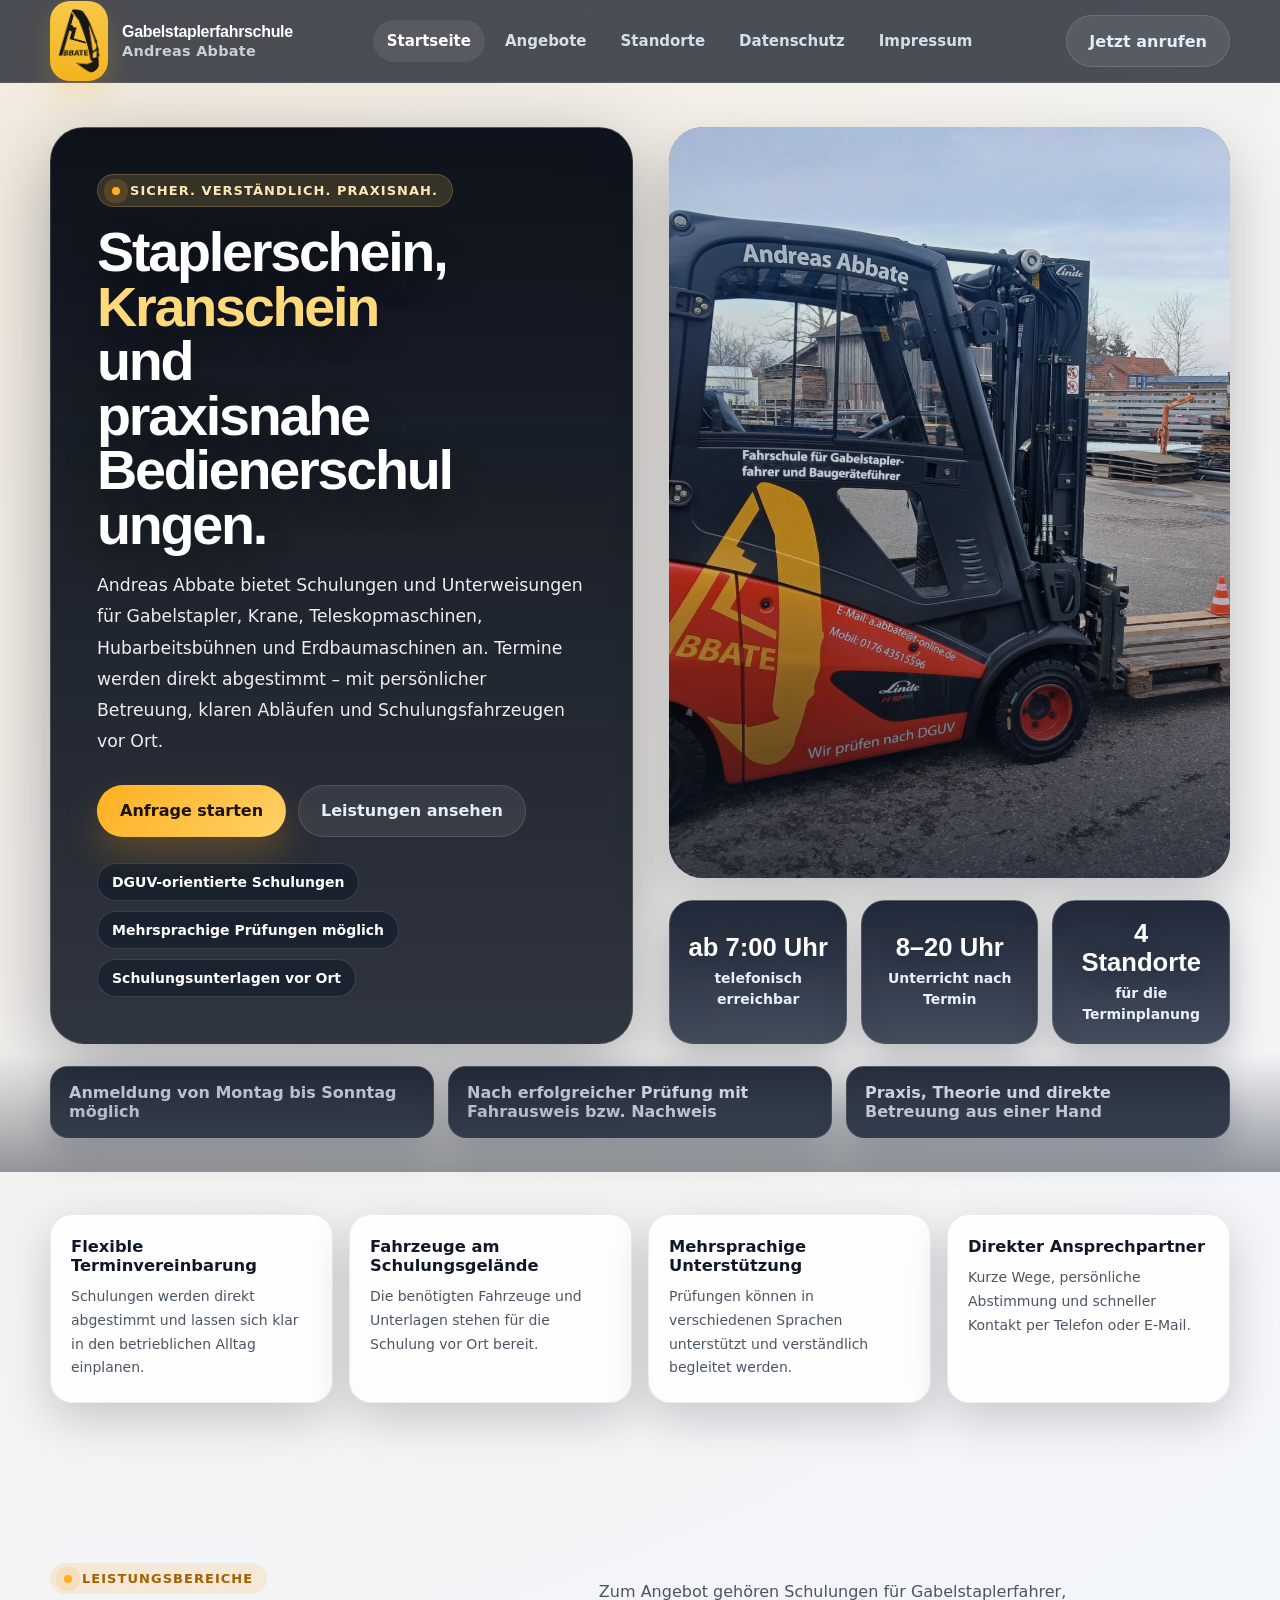
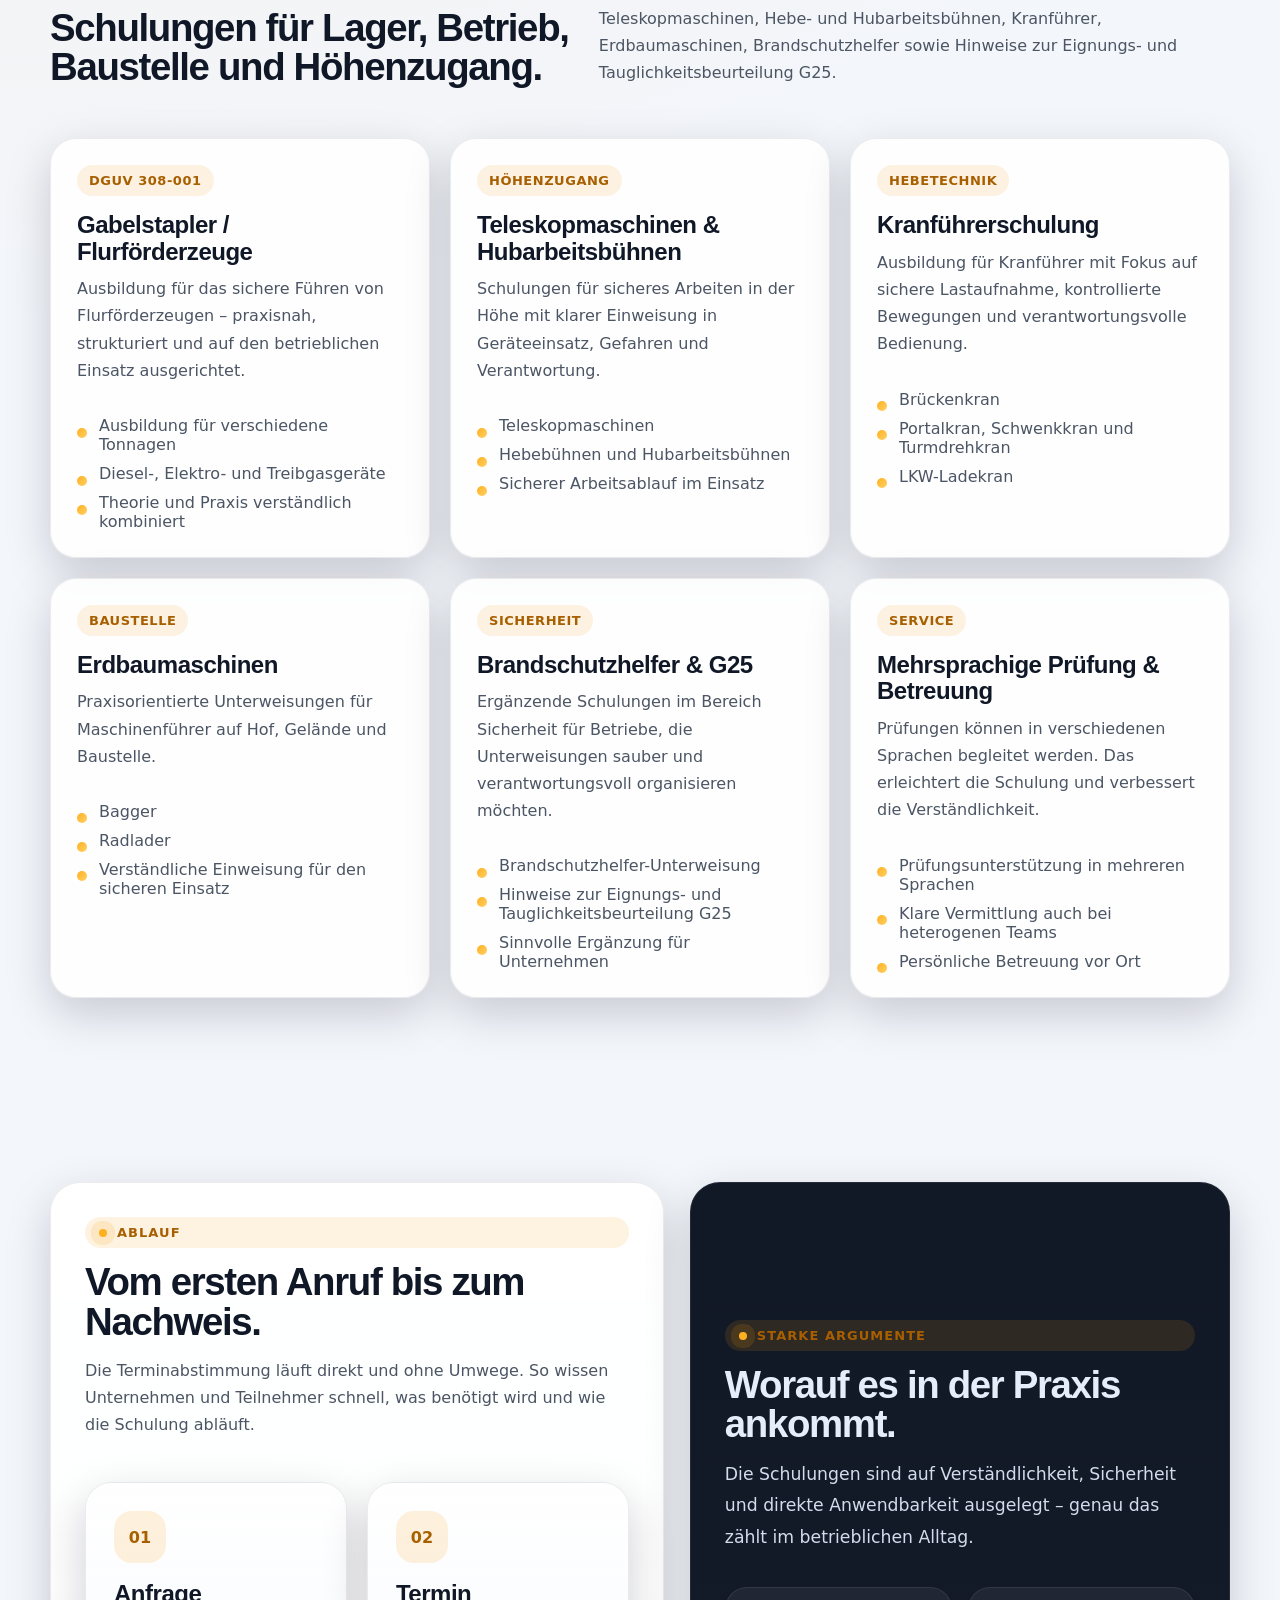
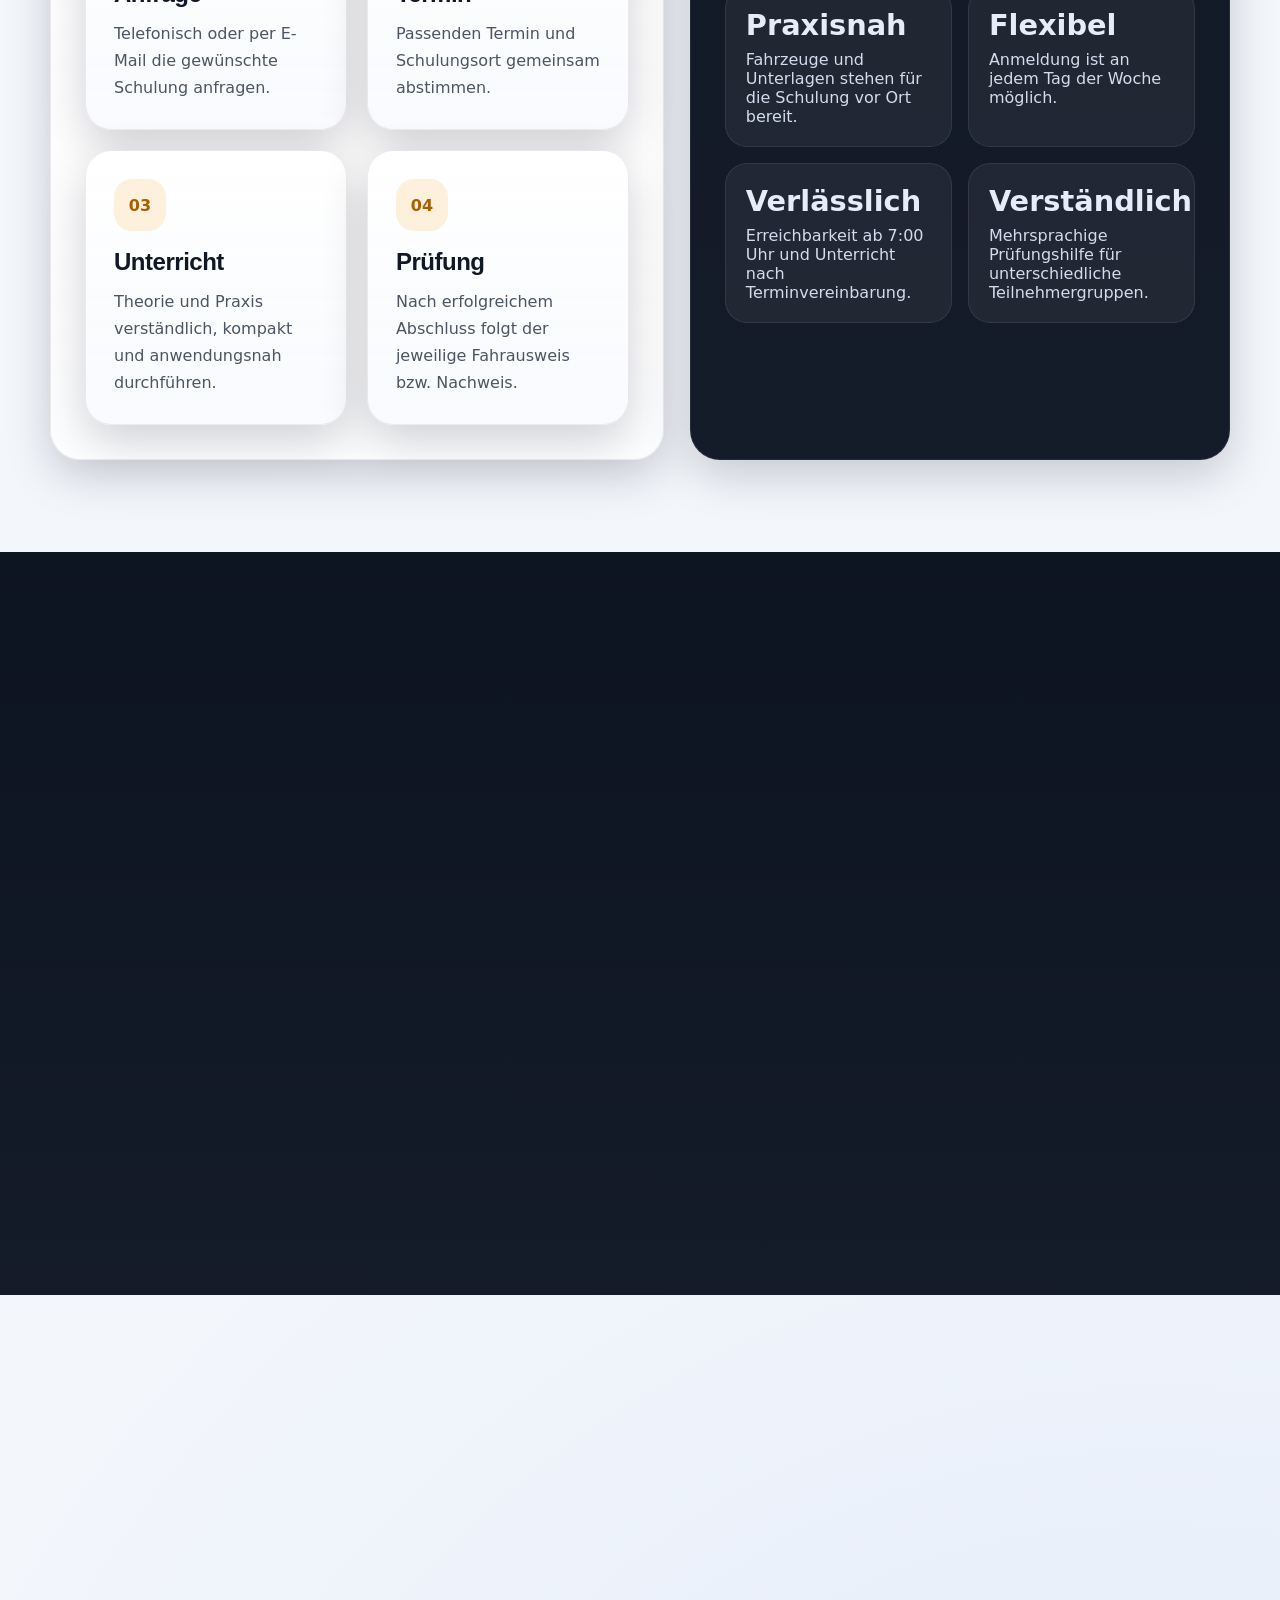
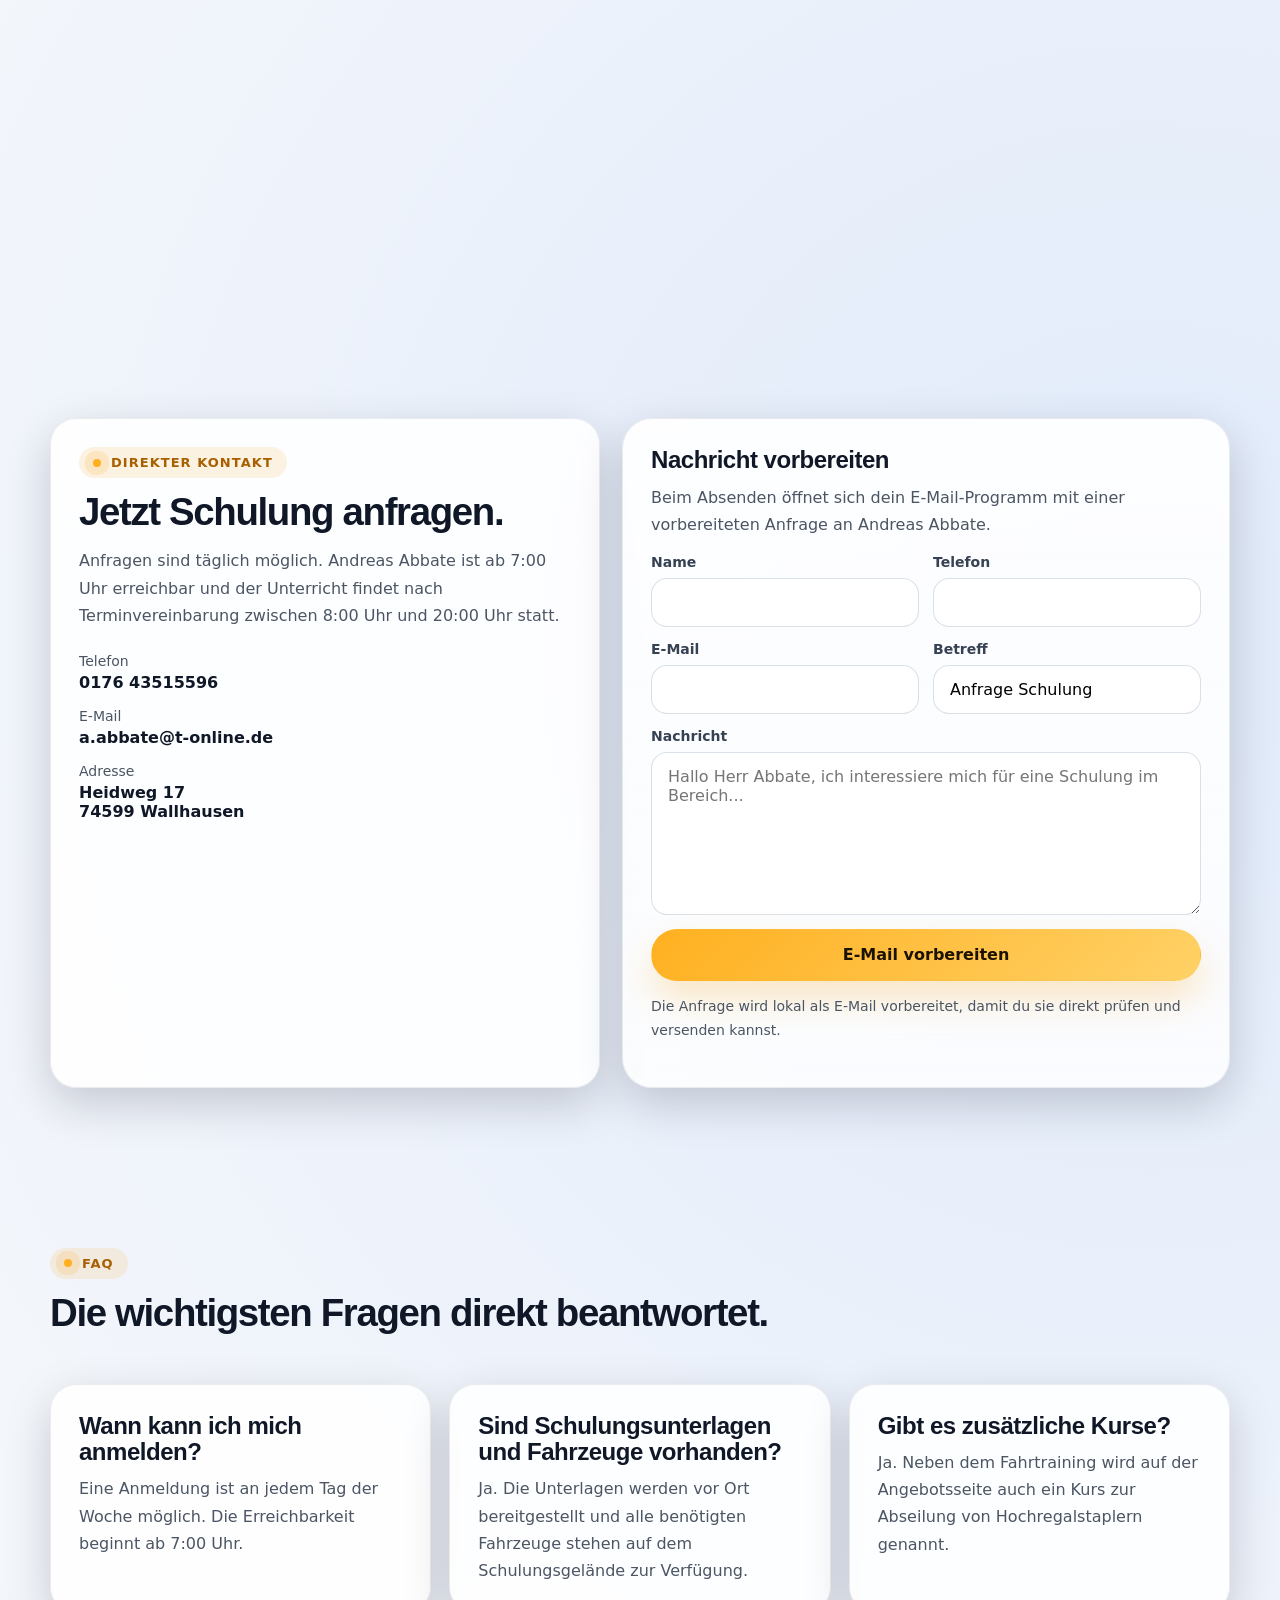
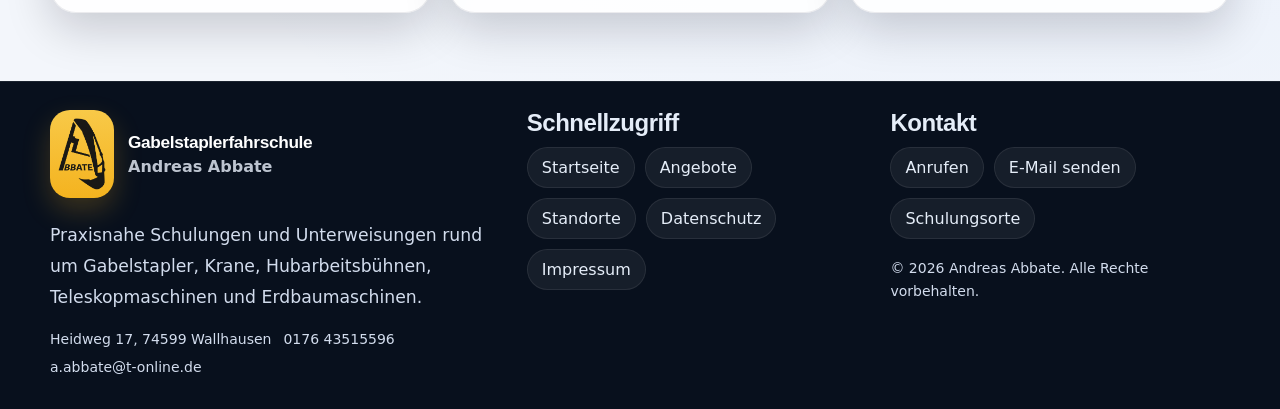
==== index.html @ abc6b9d5 "Add files via upload" ====
<!DOCTYPE html>

<html lang="de">
<head>
<meta charset="utf-8"/>
<meta content="width=device-width, initial-scale=1" name="viewport"/>
<title>Gabelstaplerfahrschule Andreas Abbate | Schulungen &amp; Unterweisungen</title>
<meta content="Schulungen für Gabelstapler, Krane, Hubarbeitsbühnen, Teleskopmaschinen und Erdbaumaschinen in Wallhausen, Künzelsau, Öhringen und Mosbach." name="description"/>
<link href="https://gabelstaplerfahrschule-andreas.de/" rel="canonical"/>
<meta content="#0b1220" name="theme-color"/>
<meta content="Gabelstaplerfahrschule Andreas Abbate | Schulungen &amp; Unterweisungen" property="og:title"/>
<meta content="Praxisnahe Schulungen für Gabelstapler, Krane, Hubarbeitsbühnen, Teleskopmaschinen und Erdbaumaschinen." property="og:description"/>
<meta content="website" property="og:type"/>
<meta content="https://gabelstaplerfahrschule-andreas.de/" property="og:url"/>
<meta content="https://gabelstaplerfahrschule-andreas.de/assets/img/hero-home.jpg" property="og:image"/>
<link href="./assets/img/favicon.svg" rel="icon" type="image/svg+xml"/>
<link href="./assets/css/styles.css" rel="stylesheet"/>
<script type="application/ld+json">{"@context": "https://schema.org", "@type": "LocalBusiness", "name": "Gabelstaplerfahrschule Andreas Abbate", "email": "a.abbate@t-online.de", "telephone": "0176 43515596", "address": {"@type": "PostalAddress", "streetAddress": "Heidweg 17", "postalCode": "74599", "addressLocality": "Wallhausen", "addressCountry": "DE"}, "url": "https://gabelstaplerfahrschule-andreas.de/"}</script>
</head>
<body class="home">
<header class="site-header">
<div class="header-inner">
<a aria-label="Gabelstaplerfahrschule Andreas Abbate" class="brand" href="./"><img alt="Abbate Logo" class="brand-mark" src="./assets/img/logo-abbate.png"/><span class="brand-copy"><strong>Gabelstaplerfahrschule</strong><small>Andreas Abbate</small></span></a>
<div class="nav-wrap" data-nav-wrap="">
<nav aria-label="Hauptnavigation" class="nav">
<a class="is-active" href="./">Startseite</a><a href="./angebote/">Angebote</a><a href="./standorte/">Standorte</a><a href="./datenschutz/">Datenschutz</a><a href="./impressum/">Impressum</a>
</nav>
</div>
<div class="header-actions">
<a class="btn btn--ghost" href="tel:+4917643515596">Jetzt anrufen</a>
<button aria-expanded="false" aria-label="Menü öffnen" class="burger" data-burger="" type="button">
<svg aria-hidden="true" fill="none" height="22" viewbox="0 0 24 24" width="22"><path d="M4 7H20" stroke="currentColor" stroke-linecap="round" stroke-width="2"></path><path d="M4 12H20" stroke="currentColor" stroke-linecap="round" stroke-width="2"></path><path d="M4 17H20" stroke="currentColor" stroke-linecap="round" stroke-width="2"></path></svg>
</button>
</div>
</div>
</header>
<main>
<section class="hero">
<div class="hero-grid">
<div class="hero-copy" data-reveal="">
<span class="eyebrow">Sicher. Verständlich. Praxisnah.</span>
<h1>Staplerschein, <span class="hero-accent">Kranschein</span> und praxisnahe Bedienerschulungen.</h1>
<p class="lead">Andreas Abbate bietet Schulungen und Unterweisungen für Gabelstapler, Krane, Teleskopmaschinen, Hubarbeitsbühnen und Erdbaumaschinen an. Termine werden direkt abgestimmt – mit persönlicher Betreuung, klaren Abläufen und Schulungsfahrzeugen vor Ort.</p>
<div class="btn-row" style="margin-top:28px;">
<a class="btn btn--primary" href="#kontakt">Anfrage starten</a>
<a class="btn btn--ghost" href="./angebote/">Leistungen ansehen</a>
</div>
<div class="hero-badges">
<span class="badge">DGUV-orientierte Schulungen</span>
<span class="badge">Mehrsprachige Prüfungen möglich</span>
<span class="badge">Schulungsunterlagen vor Ort</span>
</div>
</div>
<div class="hero-side" data-reveal="">
<div aria-hidden="true" class="visual-card visual-card--photo visual-card--home"></div>
<div class="stat-panel">
<div class="stat-card"><strong>ab 7:00 Uhr</strong><span>telefonisch erreichbar</span></div>
<div class="stat-card"><strong>8–20 Uhr</strong><span>Unterricht nach Termin</span></div>
<div class="stat-card"><strong>4 Standorte</strong><span>für die Terminplanung</span></div>
</div>
</div>
</div>
<div class="info-marquee container" data-reveal="">
<div class="info-chip">Anmeldung von Montag bis Sonntag möglich</div>
<div class="info-chip">Nach erfolgreicher Prüfung mit Fahrausweis bzw. Nachweis</div>
<div class="info-chip">Praxis, Theorie und direkte Betreuung aus einer Hand</div>
</div>
</section>
<section class="feature-band section--tight">
<div class="feature-grid">
<article class="feature-card" data-reveal="">
<strong>Flexible Terminvereinbarung</strong>
<p>Schulungen werden direkt abgestimmt und lassen sich klar in den betrieblichen Alltag einplanen.</p>
</article>
<article class="feature-card" data-reveal="">
<strong>Fahrzeuge am Schulungsgelände</strong>
<p>Die benötigten Fahrzeuge und Unterlagen stehen für die Schulung vor Ort bereit.</p>
</article>
<article class="feature-card" data-reveal="">
<strong>Mehrsprachige Unterstützung</strong>
<p>Prüfungen können in verschiedenen Sprachen unterstützt und verständlich begleitet werden.</p>
</article>
<article class="feature-card" data-reveal="">
<strong>Direkter Ansprechpartner</strong>
<p>Kurze Wege, persönliche Abstimmung und schneller Kontakt per Telefon oder E-Mail.</p>
</article>
</div>
</section>
<section class="section">
<div class="container">
<div class="section-head" data-reveal="">
<div>
<span class="eyebrow">Leistungsbereiche</span>
<h2>Schulungen für Lager, Betrieb, Baustelle und Höhenzugang.</h2>
</div>
<p class="body-copy">Zum Angebot gehören Schulungen für Gabelstaplerfahrer, Teleskopmaschinen, Hebe- und Hubarbeitsbühnen, Kranführer, Erdbaumaschinen, Brandschutzhelfer sowie Hinweise zur Eignungs- und Tauglichkeitsbeurteilung G25.</p>
</div>
<div class="card-grid">
<article class="service-card" data-reveal="">
<span class="tag">DGUV 308-001</span>
<div>
<h3>Gabelstapler / Flurförderzeuge</h3>
<p class="body-copy">Ausbildung für das sichere Führen von Flurförderzeugen – praxisnah, strukturiert und auf den betrieblichen Einsatz ausgerichtet.</p>
</div>
<ul><li>Ausbildung für verschiedene Tonnagen</li><li>Diesel-, Elektro- und Treibgasgeräte</li><li>Theorie und Praxis verständlich kombiniert</li></ul>
</article>
<article class="service-card" data-reveal="">
<span class="tag">Höhenzugang</span>
<div>
<h3>Teleskopmaschinen &amp; Hubarbeitsbühnen</h3>
<p class="body-copy">Schulungen für sicheres Arbeiten in der Höhe mit klarer Einweisung in Geräteeinsatz, Gefahren und Verantwortung.</p>
</div>
<ul><li>Teleskopmaschinen</li><li>Hebebühnen und Hubarbeitsbühnen</li><li>Sicherer Arbeitsablauf im Einsatz</li></ul>
</article>
<article class="service-card" data-reveal="">
<span class="tag">Hebetechnik</span>
<div>
<h3>Kranführerschulung</h3>
<p class="body-copy">Ausbildung für Kranführer mit Fokus auf sichere Lastaufnahme, kontrollierte Bewegungen und verantwortungsvolle Bedienung.</p>
</div>
<ul><li>Brückenkran</li><li>Portalkran, Schwenkkran und Turmdrehkran</li><li>LKW-Ladekran</li></ul>
</article>
<article class="service-card" data-reveal="">
<span class="tag">Baustelle</span>
<div>
<h3>Erdbaumaschinen</h3>
<p class="body-copy">Praxisorientierte Unterweisungen für Maschinenführer auf Hof, Gelände und Baustelle.</p>
</div>
<ul><li>Bagger</li><li>Radlader</li><li>Verständliche Einweisung für den sicheren Einsatz</li></ul>
</article>
<article class="service-card" data-reveal="">
<span class="tag">Sicherheit</span>
<div>
<h3>Brandschutzhelfer &amp; G25</h3>
<p class="body-copy">Ergänzende Schulungen im Bereich Sicherheit für Betriebe, die Unterweisungen sauber und verantwortungsvoll organisieren möchten.</p>
</div>
<ul><li>Brandschutzhelfer-Unterweisung</li><li>Hinweise zur Eignungs- und Tauglichkeitsbeurteilung G25</li><li>Sinnvolle Ergänzung für Unternehmen</li></ul>
</article>
<article class="service-card" data-reveal="">
<span class="tag">Service</span>
<div>
<h3>Mehrsprachige Prüfung &amp; Betreuung</h3>
<p class="body-copy">Prüfungen können in verschiedenen Sprachen begleitet werden. Das erleichtert die Schulung und verbessert die Verständlichkeit.</p>
</div>
<ul><li>Prüfungsunterstützung in mehreren Sprachen</li><li>Klare Vermittlung auch bei heterogenen Teams</li><li>Persönliche Betreuung vor Ort</li></ul>
</article>
</div>
</div>
</section>
<section class="section">
<div class="container split-section">
<div class="split-panel" data-reveal="">
<span class="eyebrow">Ablauf</span>
<h2>Vom ersten Anruf bis zum Nachweis.</h2>
<p class="body-copy">Die Terminabstimmung läuft direkt und ohne Umwege. So wissen Unternehmen und Teilnehmer schnell, was benötigt wird und wie die Schulung abläuft.</p>
<div class="process-grid" style="margin-top:28px;">
<article class="process-card"><div class="process-step">01</div><h3>Anfrage</h3><p>Telefonisch oder per E-Mail die gewünschte Schulung anfragen.</p></article>
<article class="process-card"><div class="process-step">02</div><h3>Termin</h3><p>Passenden Termin und Schulungsort gemeinsam abstimmen.</p></article>
<article class="process-card"><div class="process-step">03</div><h3>Unterricht</h3><p>Theorie und Praxis verständlich, kompakt und anwendungsnah durchführen.</p></article>
<article class="process-card"><div class="process-step">04</div><h3>Prüfung</h3><p>Nach erfolgreichem Abschluss folgt der jeweilige Fahrausweis bzw. Nachweis.</p></article>
</div>
</div>
<aside class="split-panel split-panel--dark" data-reveal="">
<span class="eyebrow">Starke Argumente</span>
<h2>Worauf es in der Praxis ankommt.</h2>
<p class="lead">Die Schulungen sind auf Verständlichkeit, Sicherheit und direkte Anwendbarkeit ausgelegt – genau das zählt im betrieblichen Alltag.</p>
<div class="metric-grid">
<div class="metric"><strong>Praxisnah</strong><span>Fahrzeuge und Unterlagen stehen für die Schulung vor Ort bereit.</span></div>
<div class="metric"><strong>Flexibel</strong><span>Anmeldung ist an jedem Tag der Woche möglich.</span></div>
<div class="metric"><strong>Verlässlich</strong><span>Erreichbarkeit ab 7:00 Uhr und Unterricht nach Terminvereinbarung.</span></div>
<div class="metric"><strong>Verständlich</strong><span>Mehrsprachige Prüfungshilfe für unterschiedliche Teilnehmergruppen.</span></div>
</div>
</aside>
</div>
</section>
<section class="section surface-dark">
<div class="container">
<div class="section-head" data-reveal="">
<div>
<span class="eyebrow">Fahrzeuge &amp; Praxis</span>
<h2>Schulungsbereiche kompakt zusammengefasst.</h2>
</div>
<p class="lead">Alle wichtigen Gerätegruppen sind klar gegliedert, damit Betriebe und Teilnehmer sofort erkennen, welche Schulung benötigt wird.</p>
</div>
<div class="dark-showcase" data-reveal="">
<h3>Einige Beispiele der Einsatzbereiche</h3>
<div class="equipment-grid">
<div class="equipment-card"><strong>Flurförderzeuge</strong><p>Ausbildung für verschiedene Tonnagen und unterschiedliche Antriebsarten.</p></div>
<div class="equipment-card"><strong>Diesel / Elektro / Treibgas</strong><p>Die Gerätegruppen werden praxisnah erklärt und im Einsatz verständlich eingeordnet.</p></div>
<div class="equipment-card"><strong>Bagger &amp; Radlader</strong><p>Erdbaumaschinen werden als eigener Schulungsbereich sauber abgedeckt.</p></div>
<div class="equipment-card"><strong>Kranarten</strong><p>Brückenkran, Portalkran, Turmdrehkran, LKW-Ladekran und Schwenkkran im Überblick.</p></div>
</div>
</div>
</div>
</section>
<section class="section">
<div class="container">
<div class="section-head" data-reveal="">
<div>
<span class="eyebrow">Standorte</span>
<h2>Schulungsorte auf einen Blick.</h2>
</div>
<p class="body-copy">Die Standorte Künzelsau, Öhringen, Mosbach und Wallhausen sind direkt verlinkt und lassen sich schnell für die Terminplanung aufrufen.</p>
</div>
<div class="location-grid">
<article class="location-card" data-reveal="">
<div class="location-top">
<div>
<h3>Künzelsau</h3>
<p>74653 Künzelsau</p>
</div>
<span class="tag">Standort</span>
</div>
<a class="inline-link" href="https://www.google.com/maps/search/?api=1&amp;query=74653+K%C3%BCnzelsau" rel="noopener" target="_blank">In Google Maps öffnen</a>
</article>
<article class="location-card" data-reveal="">
<div class="location-top">
<div>
<h3>Öhringen</h3>
<p>74613 Öhringen</p>
</div>
<span class="tag">Standort</span>
</div>
<a class="inline-link" href="https://www.google.com/maps/search/?api=1&amp;query=74613+%C3%96hringen" rel="noopener" target="_blank">In Google Maps öffnen</a>
</article>
<article class="location-card" data-reveal="">
<div class="location-top">
<div>
<h3>Mosbach</h3>
<p>74821 Mosbach</p>
</div>
<span class="tag">Standort</span>
</div>
<a class="inline-link" href="https://www.google.com/maps/search/?api=1&amp;query=74821+Mosbach" rel="noopener" target="_blank">In Google Maps öffnen</a>
</article>
<article class="location-card" data-reveal="">
<div class="location-top">
<div>
<h3>Wallhausen</h3>
<p>Heidweg 17, 74599 Wallhausen</p>
</div>
<span class="tag">Standort</span>
</div>
<a class="inline-link" href="https://www.google.com/maps/search/?api=1&amp;query=Heidweg+17+74599+Wallhausen" rel="noopener" target="_blank">In Google Maps öffnen</a>
</article>
</div>
</div>
</section>
<section class="section" id="kontakt">
<div class="container contact-wrap">
<div class="info-card" data-reveal="">
<span class="eyebrow">Direkter Kontakt</span>
<h2>Jetzt Schulung anfragen.</h2>
<p class="body-copy">Anfragen sind täglich möglich. Andreas Abbate ist ab 7:00 Uhr erreichbar und der Unterricht findet nach Terminvereinbarung zwischen 8:00 Uhr und 20:00 Uhr statt.</p>
<div class="contact-list">
<div class="contact-item"><span>Telefon</span><strong><a href="tel:+4917643515596">0176 43515596</a></strong></div>
<div class="contact-item"><span>E-Mail</span><strong><a href="mailto:a.abbate@t-online.de">a.abbate@t-online.de</a></strong></div>
<div class="contact-item"><span>Adresse</span><strong>Heidweg 17<br/>74599 Wallhausen</strong></div>
</div>
</div>
<div class="form-card" data-reveal="">
<h3>Nachricht vorbereiten</h3>
<p class="body-copy">Beim Absenden öffnet sich dein E-Mail-Programm mit einer vorbereiteten Anfrage an Andreas Abbate.</p>
<form class="form-grid" data-contact-form="">
<div class="field"><label for="name">Name</label><input id="name" name="name" required=""/></div>
<div class="field"><label for="phone">Telefon</label><input id="phone" name="phone"/></div>
<div class="field"><label for="email">E-Mail</label><input id="email" name="email" required="" type="email"/></div>
<div class="field"><label for="subject">Betreff</label><input id="subject" name="subject" value="Anfrage Schulung"/></div>
<div class="field field--full"><label for="message">Nachricht</label><textarea id="message" name="message" placeholder="Hallo Herr Abbate, ich interessiere mich für eine Schulung im Bereich..." required="" rows="7"></textarea></div>
<div class="field field--full"><button class="btn btn--primary" type="submit">E-Mail vorbereiten</button></div>
</form>
<p class="form-note">Die Anfrage wird lokal als E-Mail vorbereitet, damit du sie direkt prüfen und versenden kannst.</p>
<div class="form-success" data-form-success="">Dein E-Mail-Programm wurde geöffnet und die Anfrage vorbereitet.</div>
</div>
</div>
</section>
<section class="section section--tight">
<div class="container">
<div class="section-head" data-reveal="">
<div>
<span class="eyebrow">FAQ</span>
<h2>Die wichtigsten Fragen direkt beantwortet.</h2>
</div>
</div>
<div class="faq-grid">
<article class="faq-item" data-reveal=""><h3>Wann kann ich mich anmelden?</h3><p>Eine Anmeldung ist an jedem Tag der Woche möglich. Die Erreichbarkeit beginnt ab 7:00 Uhr.</p></article>
<article class="faq-item" data-reveal=""><h3>Sind Schulungsunterlagen und Fahrzeuge vorhanden?</h3><p>Ja. Die Unterlagen werden vor Ort bereitgestellt und alle benötigten Fahrzeuge stehen auf dem Schulungsgelände zur Verfügung.</p></article>
<article class="faq-item" data-reveal=""><h3>Gibt es zusätzliche Kurse?</h3><p>Ja. Neben dem Fahrtraining wird auf der Angebotsseite auch ein Kurs zur Abseilung von Hochregalstaplern genannt.</p></article>
</div>
</div>
</section>
</main>
<footer class="site-footer">
<div class="footer-grid">
<div><div class="footer-brand"><img alt="Abbate Logo" class="brand-mark" src="./assets/img/logo-abbate.png"/><div class="footer-brand-copy"><strong>Gabelstaplerfahrschule</strong><span>Andreas Abbate</span></div></div>

<p class="lead" style="margin-top:18px; max-width:46ch;">Praxisnahe Schulungen und Unterweisungen rund um Gabelstapler, Krane, Hubarbeitsbühnen, Teleskopmaschinen und Erdbaumaschinen.</p>
<div class="footer-meta">
<span>Heidweg 17, 74599 Wallhausen</span>
<span>0176 43515596</span>
<span>a.abbate@t-online.de</span>
</div>
</div>
<div>
<h3>Schnellzugriff</h3>
<div class="footer-links">
<a href="./">Startseite</a>
<a href="./angebote/">Angebote</a>
<a href="./standorte/">Standorte</a>
<a href="./datenschutz/">Datenschutz</a>
<a href="./impressum/">Impressum</a>
</div>
</div>
<div>
<h3>Kontakt</h3>
<div class="footer-links">
<a href="tel:+4917643515596">Anrufen</a>
<a href="mailto:a.abbate@t-online.de">E-Mail senden</a>
<a href="./standorte/">Schulungsorte</a>
</div>
<p class="small-note" style="margin-top:18px; color:var(--text-soft);">© <span data-year=""></span> Andreas Abbate. Alle Rechte vorbehalten.</p>
</div>
</div>
</footer>
<script src="./assets/js/main.js"></script>
</body>
</html>
---- assets/css/styles.css ----
:root {
  --bg: #0b1220;
  --bg-soft: #111827;
  --surface: rgba(255,255,255,0.06);
  --surface-strong: rgba(255,255,255,0.09);
  --card: #ffffff;
  --line: rgba(148,163,184,0.18);
  --line-strong: rgba(148,163,184,0.28);
  --text: #e5edf8;
  --text-soft: #d2dced;
  --text-dark: #101827;
  --muted-dark: #4b5563;
  --accent: #ffb020;
  --accent-2: #ffd166;
  --success: #10b981;
  --radius-xl: 34px;
  --radius-lg: 24px;
  --radius-md: 18px;
  --radius-sm: 12px;
  --shadow-lg: 0 24px 80px rgba(2, 8, 23, 0.34);
  --shadow-md: 0 16px 46px rgba(2, 8, 23, 0.18);
  --container: min(1180px, calc(100vw - 32px));
}

* { box-sizing: border-box; }
html { scroll-behavior: smooth; }
body {
  margin: 0;
  font-family: "Inter", "Segoe UI", system-ui, sans-serif;
  color: var(--text-dark);
  background:
    radial-gradient(circle at top left, rgba(245,158,11,0.12), transparent 28%),
    radial-gradient(circle at right 10% bottom 20%, rgba(59,130,246,0.10), transparent 24%),
    #f3f6fb;
}
img { max-width: 100%; display: block; }
a { color: inherit; text-decoration: none; }
button, input, textarea { font: inherit; }

main { overflow: clip; }
.container { width: var(--container); margin: 0 auto; }
.section { padding: 92px 0; }
.section--tight { padding: 68px 0; }
.surface-dark {
  background: linear-gradient(180deg, rgba(8,15,29,0.98), rgba(11,18,32,0.96));
  color: var(--text);
}
.surface-light {
  background: linear-gradient(180deg, rgba(255,255,255,0.86), rgba(255,255,255,0.72));
  backdrop-filter: blur(18px);
}
.eyebrow {
  display: inline-flex;
  align-items: center;
  gap: 10px;
  padding: 8px 14px;
  border-radius: 999px;
  background: rgba(245,158,11,0.12);
  color: #a85f00;
  font-size: 13px;
  font-weight: 800;
  letter-spacing: .08em;
  text-transform: uppercase;
}
.eyebrow::before {
  content: "";
  width: 8px;
  height: 8px;
  border-radius: 50%;
  background: var(--accent);
  box-shadow: 0 0 0 8px rgba(245,158,11,0.14);
}
.surface-dark .eyebrow {
  background: rgba(245,158,11,0.12);
  color: #ffd58a;
}
.h1, h1 {
  margin: 18px 0 18px;
  font-family: "Manrope", "Inter", "Segoe UI", sans-serif;
  font-size: clamp(2.5rem, 5vw, 5.4rem);
  line-height: .95;
  letter-spacing: -0.04em;
}
.h2, h2 {
  margin: 14px 0 16px;
  font-family: "Manrope", "Inter", "Segoe UI", sans-serif;
  font-size: clamp(2rem, 3vw, 3.4rem);
  line-height: 1.02;
  letter-spacing: -0.035em;
}
.h3, h3 {
  margin: 0 0 10px;
  font-family: "Manrope", "Inter", "Segoe UI", sans-serif;
  font-size: clamp(1.18rem, 2vw, 1.5rem);
  line-height: 1.1;
  letter-spacing: -0.02em;
}
p {
  margin: 0 0 1rem;
  color: inherit;
  line-height: 1.7;
}
.lead {
  font-size: clamp(1rem, 1.35vw, 1.2rem);
  line-height: 1.8;
  color: var(--text-soft);
}
.body-copy {
  color: var(--muted-dark);
  max-width: 68ch;
}
.section-head {
  display: flex;
  align-items: end;
  justify-content: space-between;
  gap: 24px;
  margin-bottom: 36px;
}
.section-head p { max-width: 62ch; }

.site-header {
  position: sticky;
  top: 0;
  z-index: 80;
  backdrop-filter: blur(18px);
  background: rgba(8,15,29,0.72);
  border-bottom: 1px solid rgba(255,255,255,0.08);
}
.header-inner {
  width: var(--container);
  margin: 0 auto;
  min-height: 82px;
  display: flex;
  align-items: center;
  justify-content: space-between;
  gap: 24px;
}
.brand {
  display: inline-flex;
  align-items: center;
  gap: 14px;
  flex-shrink: 0;
}
.brand-mark {
  width: 58px;
  height: 80px;
  padding: 8px;
  object-fit: contain;
  border-radius: 20px;
  background: linear-gradient(180deg, #f8c948, #f4b31f);
  box-shadow: 0 12px 28px rgba(245, 176, 32, 0.22);
}
.brand-copy {
  display: grid;
  gap: 4px;
  line-height: 1;
}
.brand-copy strong {
  color: #ffffff;
  font-family: "Manrope", "Inter", "Segoe UI", sans-serif;
  font-size: 1rem;
  letter-spacing: -0.02em;
}
.brand-copy small {
  color: rgba(229,237,248,0.82);
  font-size: 0.9rem;
  font-weight: 700;
  letter-spacing: 0.02em;
}
.nav {
  display: flex;
  align-items: center;
  gap: 6px;
}
.nav a {
  padding: 12px 14px;
  border-radius: 999px;
  color: rgba(229,237,248,0.9);
  font-weight: 600;
  font-size: 15px;
  transition: background .25s ease, color .25s ease, transform .25s ease;
}
.nav a:hover,
.nav a.is-active {
  background: rgba(255,255,255,0.08);
  color: white;
}
.header-actions {
  display: flex;
  align-items: center;
  gap: 10px;
}
.burger {
  display: none;
  width: 50px;
  height: 50px;
  border: 1px solid rgba(255,255,255,0.10);
  border-radius: 16px;
  background: rgba(255,255,255,0.05);
  color: white;
}
.btn {
  display: inline-flex;
  align-items: center;
  justify-content: center;
  gap: 12px;
  min-height: 52px;
  padding: 0 22px;
  border-radius: 999px;
  border: 1px solid transparent;
  font-weight: 700;
  transition: transform .25s ease, box-shadow .25s ease, background .25s ease, border-color .25s ease;
  cursor: pointer;
}
.btn:hover { transform: translateY(-2px); }
.btn--primary {
  background: linear-gradient(135deg, var(--accent), var(--accent-2));
  color: #1c1200;
  box-shadow: 0 18px 36px rgba(245,158,11,0.24);
}
.btn--ghost {
  background: rgba(255,255,255,0.08);
  color: var(--text);
  border-color: rgba(255,255,255,0.12);
}
.btn--light {
  background: white;
  color: var(--text-dark);
  border-color: rgba(15,23,42,0.10);
  box-shadow: var(--shadow-md);
}
.btn-row {
  display: flex;
  flex-wrap: wrap;
  gap: 12px;
}

.hero {
  position: relative;
  padding: 44px 0 34px;
  background:
    radial-gradient(circle at top right, rgba(245,158,11,0.20), transparent 18%),
    radial-gradient(circle at left 10% 10%, rgba(59,130,246,0.14), transparent 24%),
    linear-gradient(180deg, #07111f 0%, #0b1220 100%);
  color: var(--text);
}
.hero::after {
  content: "";
  position: absolute;
  inset: auto 0 0 0;
  height: 120px;
  background: linear-gradient(180deg, rgba(7,17,31,0), rgba(7,17,31,0.42));
  pointer-events: none;
}
.hero-grid {
  position: relative;
  z-index: 1;
  width: var(--container);
  margin: 0 auto;
  display: grid;
  grid-template-columns: minmax(0, 1.02fr) minmax(400px, .98fr);
  gap: 36px;
  align-items: stretch;
}
.hero-copy {
  min-width: 0;
  padding: clamp(28px, 4vw, 46px);
  border-radius: var(--radius-xl);
  overflow: hidden;
  background: linear-gradient(180deg, rgba(5,10,20,0.97), rgba(10,17,30,0.84));
  border: 1px solid rgba(255,255,255,0.16);
  box-shadow: var(--shadow-lg);
}
.hero-copy .lead {
  max-width: 58ch;
  color: rgba(255,255,255,0.92);
}
.hero h1,
.hero h2 {
  max-width: 11.5ch;
  color: #ffffff;
  font-size: clamp(2.4rem, 4.35vw, 4.9rem);
  line-height: 0.98;
  text-wrap: balance;
  overflow-wrap: anywhere;
  hyphens: auto;
  text-shadow: 0 10px 34px rgba(0,0,0,0.34);
}
.hero .eyebrow {
  background: rgba(255,209,102,0.16);
  color: #ffe7b7;
  border: 1px solid rgba(255,209,102,0.20);
}
.hero .eyebrow::before { box-shadow: 0 0 0 8px rgba(255,176,32,0.16); }
.hero-accent {
  color: #ffd97a;
}
.hero .badge { color: #ffffff; }
.hero .info-chip { color: #eef4ff; }
.hero-badges {
  display: flex;
  flex-wrap: wrap;
  gap: 10px;
  margin: 26px 0 0;
}
.hero-copy > * {
  position: relative;
  z-index: 1;
}
.hero-side,
.visual-card {
  min-width: 0;
}
.badge {
  padding: 10px 14px;
  border-radius: 999px;
  background: rgba(8,18,34,0.46);
  border: 1px solid rgba(255,255,255,0.14);
  color: var(--text);
  font-size: 14px;
  font-weight: 600;
}
.hero-side {
  display: grid;
  grid-template-rows: 1fr auto;
  gap: 22px;
}
.visual-card {
  position: relative;
  overflow: hidden;
  min-height: 460px;
  border-radius: var(--radius-xl);
  background: linear-gradient(180deg, rgba(255,255,255,0.06), rgba(255,255,255,0.02));
  border: none;
  box-shadow: 0 24px 56px rgba(2,8,23,0.22);
  background-clip: padding-box;
}
.visual-card::before {
  content: "";
  position: absolute;
  inset: 0;
  background: url("../img/hero-grid.svg") center/cover no-repeat;
  opacity: .94;
}

.visual-card--photo {
  background-color: #091320;
  background-repeat: no-repeat;
  background-size: cover;
  border: none;
}

.visual-card--photo::before {
  background:
    linear-gradient(180deg, rgba(6,12,22,0.02), rgba(6,12,22,0.24)),
    linear-gradient(90deg, rgba(6,12,22,0.08), rgba(6,12,22,0.02));
  opacity: 1;
}

.visual-card--photo::after {
  content: "";
  position: absolute;
  inset: auto 0 0 0;
  height: 42%;
  background: linear-gradient(180deg, rgba(7,17,31,0), rgba(7,17,31,0.58));
  pointer-events: none;
}

.visual-card--home {
  background-image: url("../img/hero-home.jpg");
  background-position: 34% center;
}

.visual-card--angebote {
  background-image: url("../img/hero-angebote.jpg");
  background-position: 42% center;
}

.visual-card--standorte {
  background-image: url("../img/hero-standorte.jpg");
  background-position: 58% center;
}
.stat-panel {
  display: grid;
  grid-template-columns: repeat(3, 1fr);
  gap: 14px;
}
.stat-card {
  min-height: 126px;
  padding: 18px;
  border-radius: var(--radius-lg);
  display: flex;
  flex-direction: column;
  justify-content: center;
  align-items: center;
  text-align: center;
  background: linear-gradient(180deg, rgba(11,20,38,0.90), rgba(16,28,48,0.78));
  backdrop-filter: blur(14px);
  border: 1px solid rgba(255,255,255,0.16);
  box-shadow: 0 18px 36px rgba(2,8,23,0.24);
}
.stat-card strong {
  display: block;
  font-size: clamp(1.55rem, 2vw, 2rem);
  font-family: "Manrope", "Inter", "Segoe UI", sans-serif;
  color: #ffffff;
  margin-bottom: 6px;
  text-shadow: 0 6px 20px rgba(0,0,0,0.28);
}
.stat-card span {
  max-width: 16ch;
  color: rgba(244,247,255,0.96);
  font-size: 14px;
  font-weight: 600;
  line-height: 1.5;
}
.info-marquee {
  margin-top: 22px;
  display: grid;
  grid-template-columns: repeat(3, 1fr);
  gap: 14px;
}
.info-chip {
  padding: 16px 18px;
  border-radius: 18px;
  background: linear-gradient(180deg, rgba(9,18,34,0.86), rgba(14,27,48,0.76));
  border: 1px solid rgba(255,255,255,0.14);
  color: #ffffff;
  font-weight: 700;
  box-shadow: 0 16px 34px rgba(2,8,23,0.18);
}

.feature-band {
  margin-top: -26px;
  position: relative;
  z-index: 2;
}
.feature-grid {
  width: var(--container);
  margin: 0 auto;
  display: grid;
  grid-template-columns: repeat(4, 1fr);
  gap: 16px;
}
.feature-card {
  padding: 22px 20px;
  border-radius: 22px;
  background: rgba(255,255,255,0.88);
  backdrop-filter: blur(12px);
  border: 1px solid rgba(15,23,42,0.08);
  box-shadow: var(--shadow-md);
}
.feature-card strong {
  display: block;
  font-size: 1.02rem;
  margin-bottom: 10px;
}
.feature-card p {
  color: var(--muted-dark);
  font-size: 14px;
  margin: 0;
}

.tag {
  display: inline-flex;
  width: fit-content;
  padding: 8px 12px;
  border-radius: 999px;
  background: rgba(245,158,11,0.12);
  color: #a85f00;
  font-size: 13px;
  font-weight: 800;
  letter-spacing: .04em;
  text-transform: uppercase;
}

.card-grid {
  display: grid;
  grid-template-columns: repeat(3, minmax(0, 1fr));
  gap: 20px;
}
.service-card,
.value-card,
.location-card,
.info-card,
.legal-card,
.faq-item,
.process-card {
  border-radius: 26px;
  background: rgba(255,255,255,0.88);
  border: 1px solid rgba(15,23,42,0.08);
  box-shadow: var(--shadow-md);
}
.service-card {
  padding: 26px;
  display: flex;
  flex-direction: column;
  gap: 16px;
}
.service-card ul {
  margin: 0;
  padding: 0;
  list-style: none;
  display: grid;
  gap: 10px;
}
.service-card li {
  position: relative;
  padding-left: 22px;
  color: var(--muted-dark);
}
.service-card li::before {
  content: "";
  position: absolute;
  left: 0;
  top: .72em;
  width: 10px;
  height: 10px;
  border-radius: 50%;
  background: linear-gradient(135deg, var(--accent), var(--accent-2));
}
.split-section {
  display: grid;
  grid-template-columns: minmax(0, 1fr) minmax(280px, .88fr);
  gap: 26px;
  align-items: stretch;
}
.split-panel {
  padding: 34px;
  border-radius: 30px;
  display: flex;
  flex-direction: column;
  justify-content: center;
  background: linear-gradient(180deg, rgba(255,255,255,0.94), rgba(255,255,255,0.84));
  border: 1px solid rgba(15,23,42,0.08);
  box-shadow: var(--shadow-md);
}
.split-panel--list {
  align-items: flex-start;
}
.split-panel-title {
  margin-bottom: 18px;
  color: #101827;
}
.bullet-list {
  margin: 0;
  padding-left: 20px;
  display: grid;
  gap: 12px;
}
.bullet-list--dark {
  color: #101827;
}
.split-panel--dark {
  background: linear-gradient(180deg, rgba(8,15,29,0.96), rgba(11,18,32,0.96));
  color: var(--text);
  border-color: rgba(255,255,255,0.08);
}
.metric-grid {
  display: grid;
  grid-template-columns: repeat(2, minmax(0, 1fr));
  gap: 16px;
  margin-top: 18px;
}
.metric {
  padding: 20px;
  border-radius: 22px;
  background: rgba(255,255,255,0.06);
  border: 1px solid rgba(255,255,255,0.08);
}
.metric strong {
  display: block;
  font-size: 1.8rem;
  margin-bottom: 8px;
}
.metric span { color: var(--text-soft); }

.process-grid {
  display: grid;
  grid-template-columns: repeat(2, minmax(0, 1fr));
  gap: 20px;
}
.process-card {
  min-height: 100%;
  padding: 28px;
  position: relative;
  overflow: hidden;
  background: linear-gradient(180deg, rgba(255,255,255,0.96), rgba(248,250,254,0.92));
}
.process-step {
  width: 52px;
  height: 52px;
  display: grid;
  place-items: center;
  border-radius: 18px;
  background: rgba(245,158,11,0.14);
  color: #a85f00;
  font-weight: 800;
  margin-bottom: 18px;
}
.process-card h3 {
  margin-bottom: 12px;
}
.process-card p {
  margin: 0;
  color: var(--muted-dark);
}

.dark-showcase {
  padding: 34px;
  border-radius: 30px;
  background: linear-gradient(135deg, #0d1729, #0b1220);
  color: var(--text);
  border: 1px solid rgba(255,255,255,0.08);
  box-shadow: var(--shadow-lg);
}
.equipment-grid {
  display: grid;
  grid-template-columns: repeat(2, minmax(0, 1fr));
  gap: 16px;
  margin-top: 24px;
}
.equipment-card {
  padding: 20px;
  border-radius: 22px;
  background: rgba(255,255,255,0.06);
  border: 1px solid rgba(255,255,255,0.10);
}
.equipment-card strong { display: block; margin-bottom: 8px; }
.equipment-card p { color: var(--text-soft); margin: 0; }

.location-grid {
  display: grid;
  grid-template-columns: repeat(2, minmax(0, 1fr));
  gap: 18px;
}
.location-card {
  padding: 24px;
  display: flex;
  flex-direction: column;
  gap: 14px;
}
.location-top {
  display: flex;
  justify-content: space-between;
  gap: 12px;
  align-items: start;
}
.location-card p { color: var(--muted-dark); margin: 0; }
.location-card a.inline-link,
.inline-link {
  color: #a85f00;
  font-weight: 700;
}

.filter-bar {
  display: flex;
  flex-wrap: wrap;
  gap: 10px;
  margin: 0 0 26px;
}
.filter-btn {
  border: 1px solid rgba(15,23,42,0.08);
  background: rgba(255,255,255,0.74);
  color: var(--text-dark);
  padding: 10px 16px;
  border-radius: 999px;
  font-weight: 700;
  cursor: pointer;
}
.filter-btn.is-active {
  background: linear-gradient(135deg, var(--accent), var(--accent-2));
  color: #1c1200;
  border-color: transparent;
}

.contact-wrap {
  display: grid;
  grid-template-columns: minmax(0, .95fr) minmax(320px, 1.05fr);
  gap: 22px;
}
.info-card,
.legal-card,
.faq-item {
  padding: 28px;
}
.contact-list {
  display: grid;
  gap: 16px;
  margin: 24px 0 0;
}
.contact-item {
  display: grid;
  gap: 4px;
}
.contact-item span {
  color: var(--muted-dark);
  font-size: 14px;
}
.form-card {
  padding: 28px;
  border-radius: 30px;
  background: linear-gradient(180deg, rgba(255,255,255,0.92), rgba(255,255,255,0.82));
  border: 1px solid rgba(15,23,42,0.08);
  box-shadow: var(--shadow-md);
}
.form-grid {
  display: grid;
  grid-template-columns: repeat(2, 1fr);
  gap: 14px;
}
.field {
  display: grid;
  gap: 8px;
}
.field label {
  font-size: 14px;
  font-weight: 700;
  color: #364152;
}
.field input,
.field textarea {
  width: 100%;
  padding: 14px 16px;
  border-radius: 16px;
  border: 1px solid rgba(148,163,184,0.34);
  background: rgba(255,255,255,0.88);
  outline: none;
  transition: border-color .25s ease, box-shadow .25s ease;
}
.field input:focus,
.field textarea:focus {
  border-color: rgba(245,158,11,0.7);
  box-shadow: 0 0 0 4px rgba(245,158,11,0.16);
}
.field--full { grid-column: 1 / -1; }
.form-note {
  margin-top: 14px;
  font-size: 14px;
  color: var(--muted-dark);
}
.form-success {
  display: none;
  margin-top: 14px;
  padding: 14px 16px;
  border-radius: 16px;
  background: rgba(16,185,129,0.10);
  color: #065f46;
  font-weight: 700;
}
.form-success.is-visible { display: block; }

.faq-grid {
  display: grid;
  grid-template-columns: repeat(3, 1fr);
  gap: 18px;
}
.faq-item p { color: var(--muted-dark); margin: 0; }

.legal-layout {
  display: grid;
  grid-template-columns: minmax(0, .78fr) minmax(280px, .52fr);
  gap: 22px;
}
.legal-stack {
  display: grid;
  gap: 18px;
}
.legal-card p,
.legal-card li { color: var(--muted-dark); }
.legal-card ul { margin: 0; padding-left: 18px; display: grid; gap: 10px; }
.legal-aside {
  position: sticky;
  top: 110px;
  align-self: start;
}
.small-note {
  font-size: 14px;
  color: var(--muted-dark);
}

.site-footer {
  padding: 28px 0 34px;
  background: #08101d;
  color: var(--text);
  border-top: 1px solid rgba(255,255,255,0.08);
}
.footer-grid {
  width: var(--container);
  margin: 0 auto;
  display: grid;
  grid-template-columns: 1.2fr .9fr .9fr;
  gap: 24px;
}
.footer-brand {
  display: inline-flex;
  align-items: center;
  gap: 14px;
}
.footer-brand .brand-mark {
  width: 64px;
  height: 88px;
}
.footer-brand-copy {
  display: grid;
  gap: 4px;
}
.footer-brand-copy strong {
  color: #ffffff;
  font-family: "Manrope", "Inter", "Segoe UI", sans-serif;
  font-size: 1.08rem;
  letter-spacing: -0.02em;
}
.footer-brand-copy span {
  color: rgba(229,237,248,0.82);
  font-weight: 700;
}
.footer-links {
  display: flex;
  flex-wrap: wrap;
  gap: 10px;
}
.footer-links a {
  padding: 10px 14px;
  border-radius: 999px;
  background: rgba(255,255,255,0.06);
  border: 1px solid rgba(255,255,255,0.08);
}
.footer-meta {
  margin-top: 18px;
  display: flex;
  flex-wrap: wrap;
  gap: 12px;
  color: var(--text-soft);
  font-size: 14px;
}

[data-reveal] {
  opacity: 0;
  transform: translateY(26px);
  transition: opacity .7s ease, transform .7s ease;
}
[data-reveal].is-visible {
  opacity: 1;
  transform: translateY(0);
}

@media (max-width: 1120px) {
  .hero-grid,
  .split-section,
  .contact-wrap,
  .legal-layout { grid-template-columns: 1fr; }
  .feature-grid,
  .card-grid,
  .process-grid,
  .faq-grid,
  .location-grid { grid-template-columns: repeat(2, 1fr); }
  .legal-aside { position: static; }
}

@media (max-width: 860px) {
  .header-inner { min-height: 76px; }
  .hero h1,
  .hero h2 { max-width: 100%; }
  .process-grid { grid-template-columns: 1fr; }
  .burger { display: inline-grid; place-items: center; }
  .nav-wrap {
    position: absolute;
    left: 16px;
    right: 16px;
    top: calc(100% + 10px);
    padding: 14px;
    border-radius: 24px;
    background: rgba(8,15,29,0.96);
    border: 1px solid rgba(255,255,255,0.08);
    box-shadow: var(--shadow-lg);
    opacity: 0;
    pointer-events: none;
    transform: translateY(-8px);
    transition: .25s ease;
  }
  .nav-wrap.is-open {
    opacity: 1;
    pointer-events: auto;
    transform: translateY(0);
  }
  .nav {
    flex-direction: column;
    align-items: stretch;
  }
  .nav a { border-radius: 16px; }
  .header-actions .btn { display: none; }
  .feature-grid,
  .card-grid,
  .process-grid,
  .faq-grid,
  .location-grid,
  .info-marquee,
  .stat-panel,
  .metric-grid,
  .equipment-grid,
  .footer-grid,
  .form-grid { grid-template-columns: 1fr; }
  .section { padding: 76px 0; }
  .visual-card { min-height: 320px; }
  .brand-copy strong { font-size: .94rem; }
  .brand-copy small { font-size: .82rem; }
}

@media (max-width: 560px) {
  :root { --container: min(1180px, calc(100vw - 20px)); }
  .hero { padding-top: 26px; }
  .brand { gap: 10px; }
  .brand-mark { width: 48px; height: 66px; padding: 7px; border-radius: 16px; }
  .brand-copy strong { font-size: .86rem; }
  .brand-copy small { font-size: .76rem; }
  .hero-copy,
  .split-panel,
  .dark-showcase,
  .form-card,
  .info-card,
  .legal-card,
  .faq-item,
  .process-card,
  .service-card,
  .location-card,
  .feature-card { padding: 22px; border-radius: 24px; }
  .btn { width: 100%; }
  .btn-row { display: grid; }
  .eyebrow { font-size: 11px; }
}
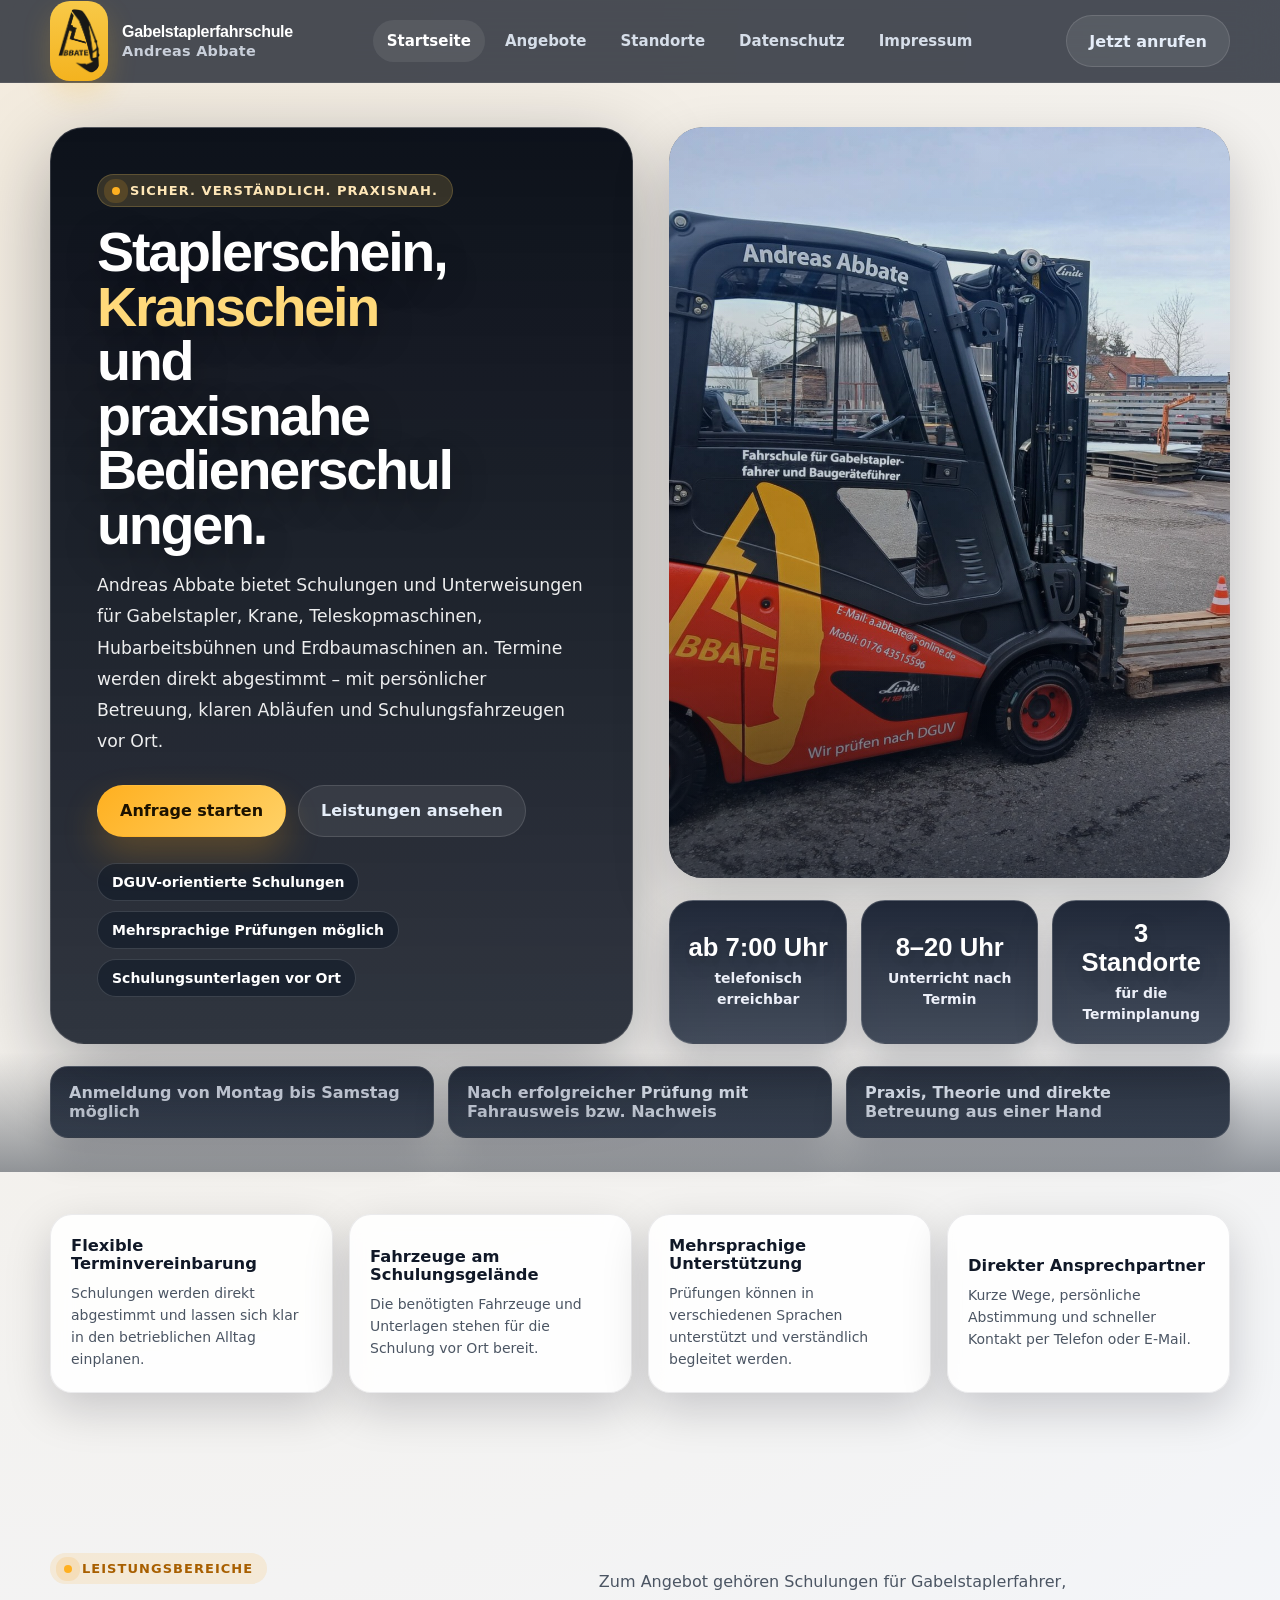
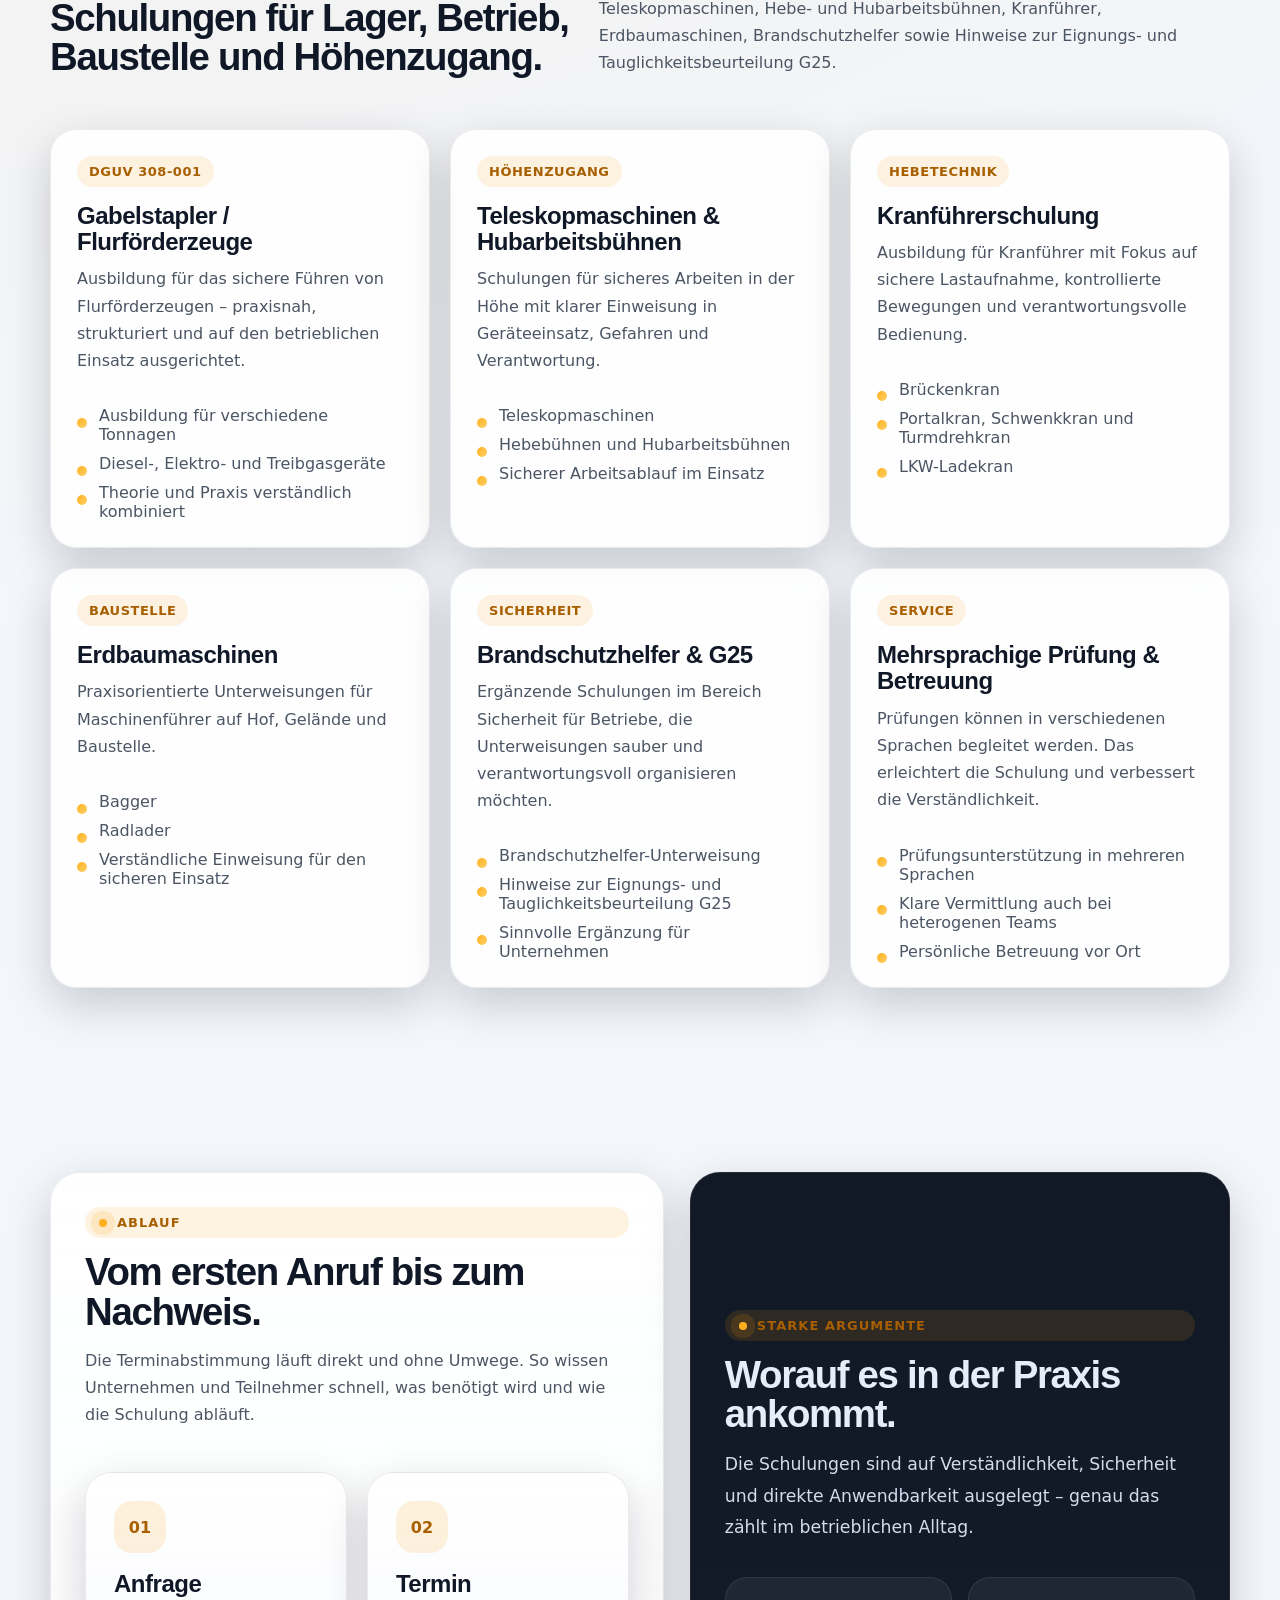
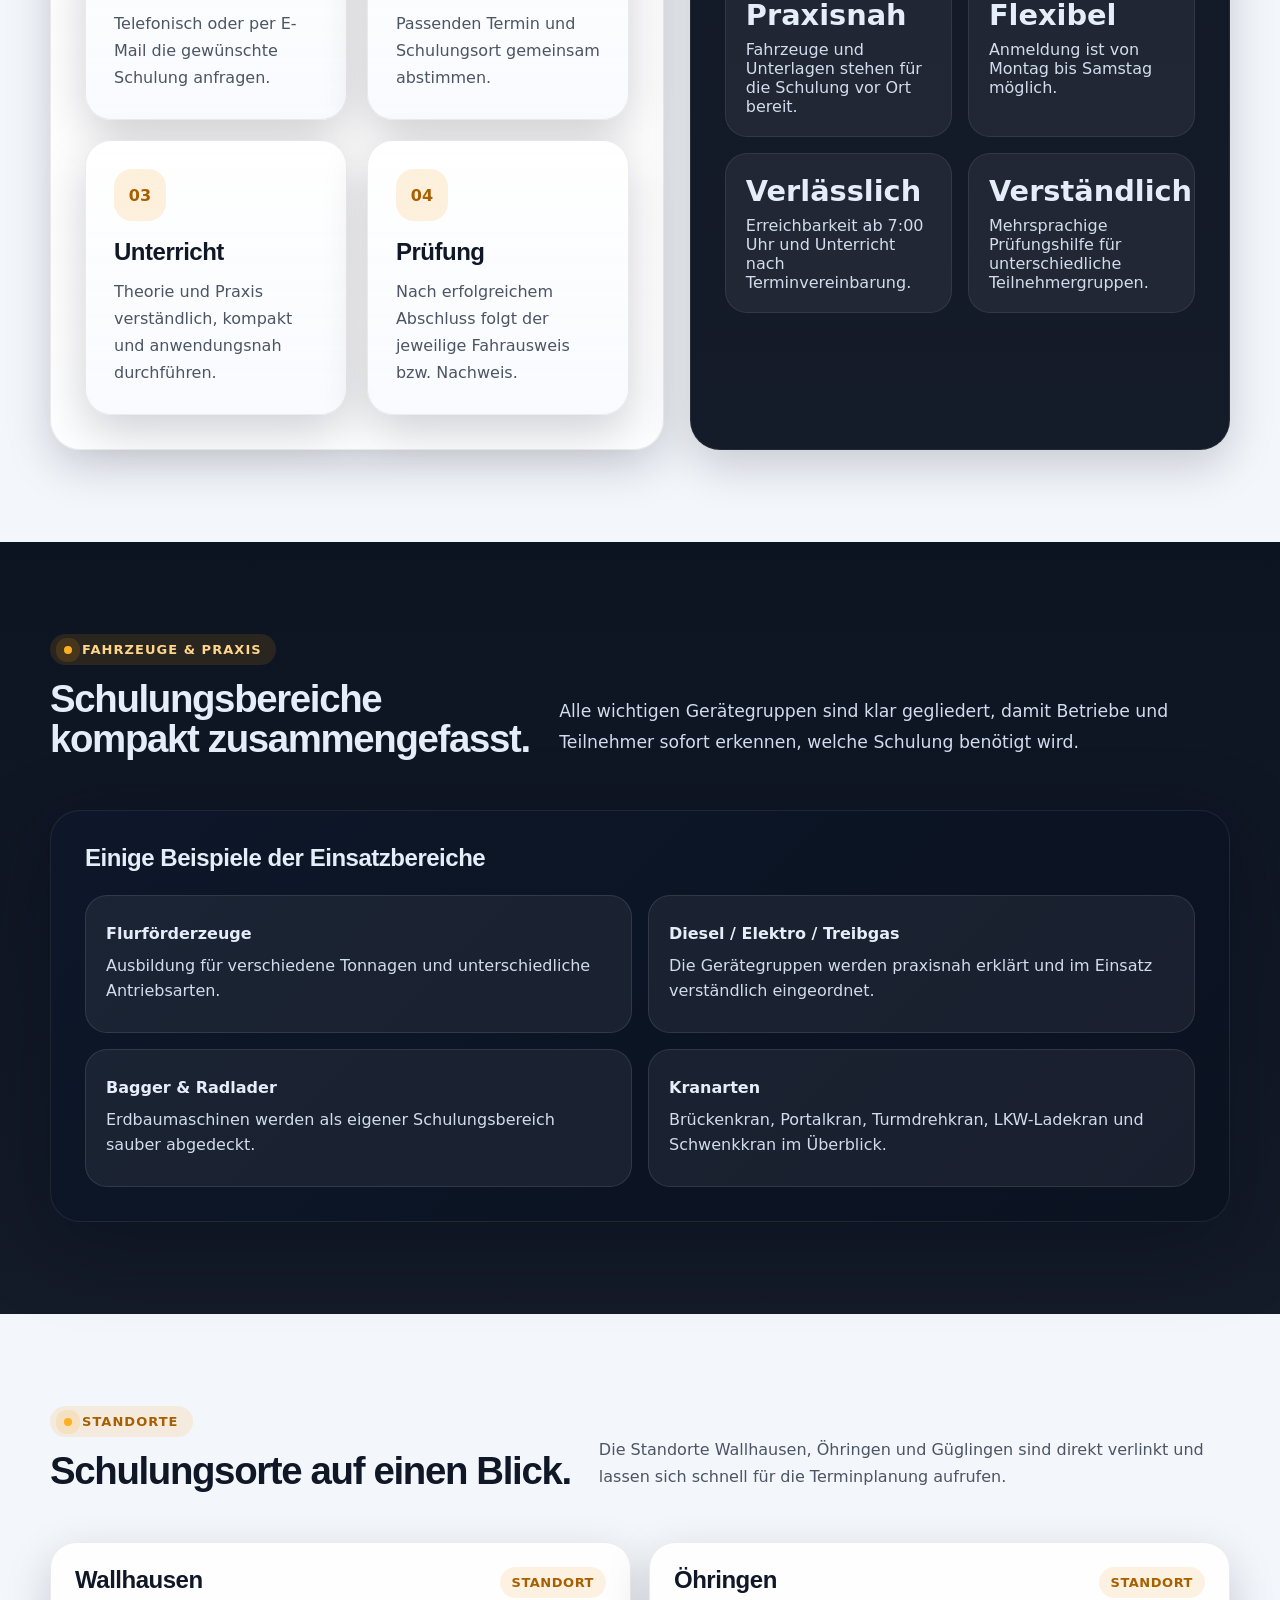
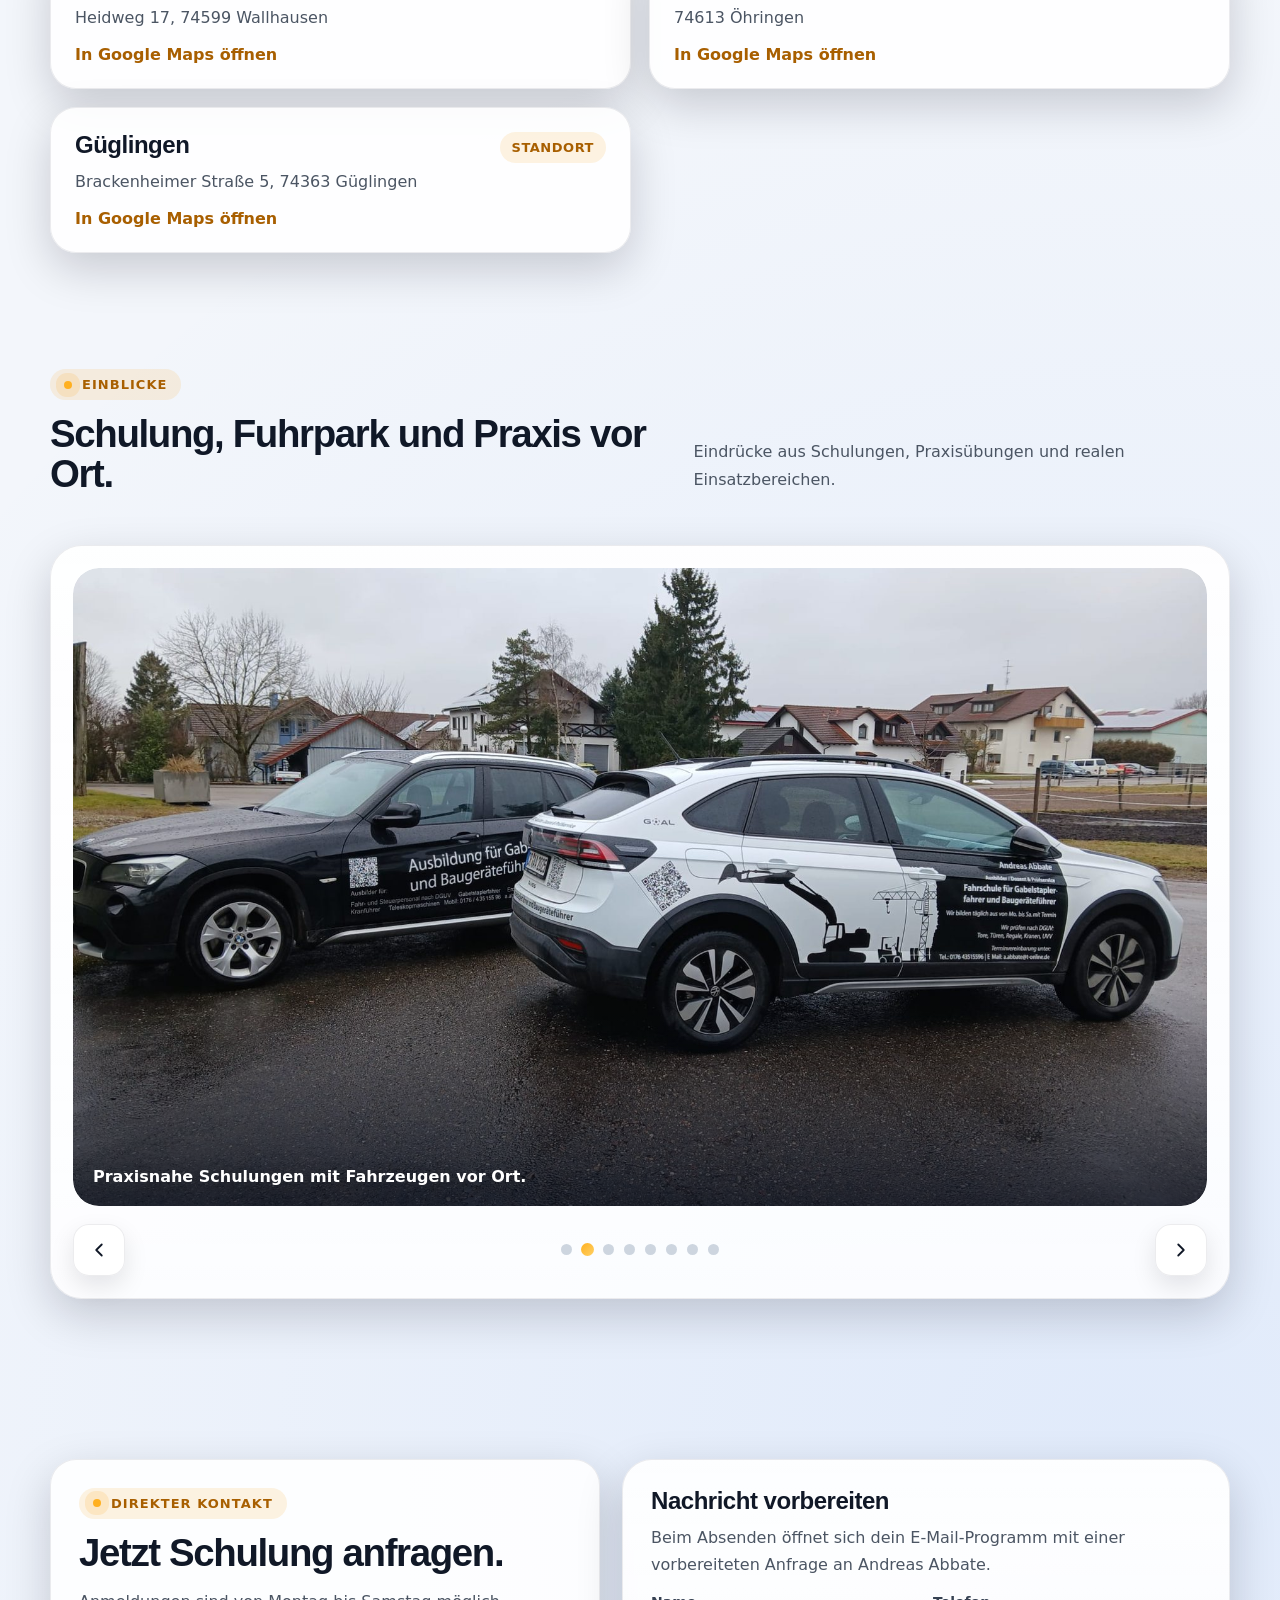
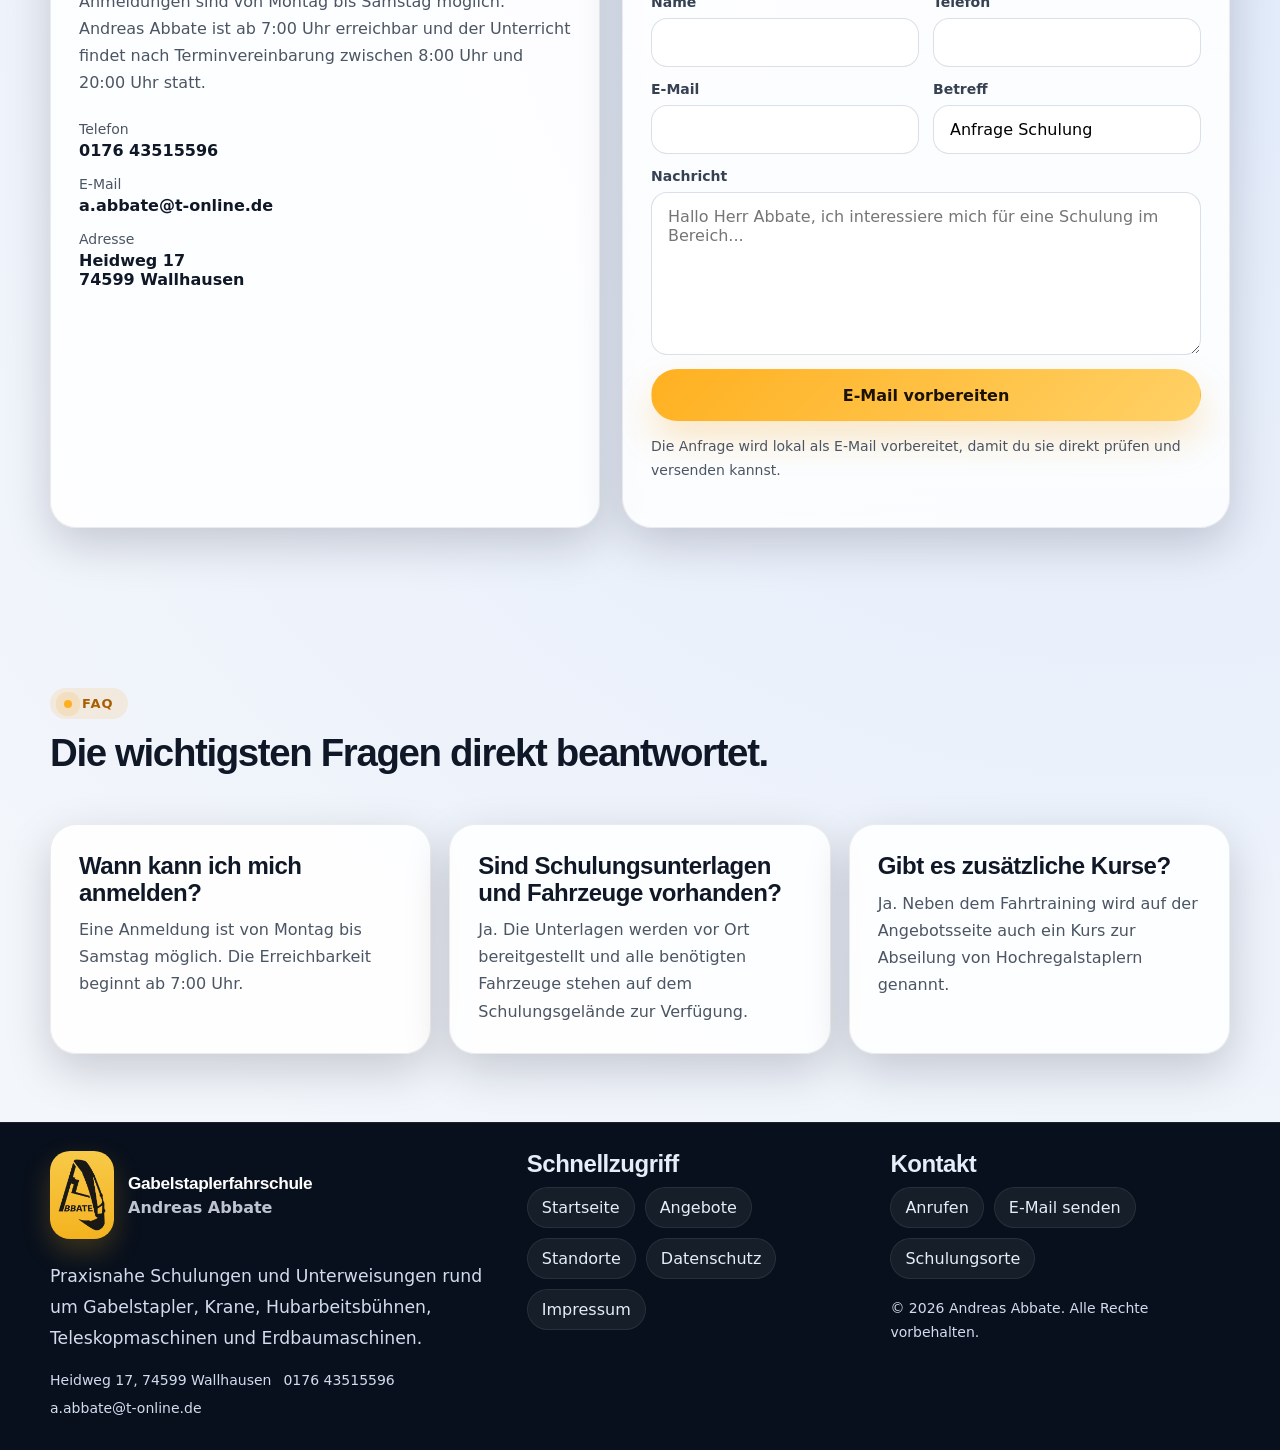
==== commit 98143a4d: "Add files via upload" ====
--- a/index.html
+++ b/index.html
@@ -5,7 +5,7 @@
 <meta charset="utf-8"/>
 <meta content="width=device-width, initial-scale=1" name="viewport"/>
 <title>Gabelstaplerfahrschule Andreas Abbate | Schulungen &amp; Unterweisungen</title>
-<meta content="Schulungen für Gabelstapler, Krane, Hubarbeitsbühnen, Teleskopmaschinen und Erdbaumaschinen in Wallhausen, Künzelsau, Öhringen und Mosbach." name="description"/>
+<meta content="Schulungen für Gabelstapler, Krane, Hubarbeitsbühnen, Teleskopmaschinen und Erdbaumaschinen in Wallhausen, Öhringen und Güglingen." name="description"/>
 <link href="https://gabelstaplerfahrschule-andreas.de/" rel="canonical"/>
 <meta content="#0b1220" name="theme-color"/>
 <meta content="Gabelstaplerfahrschule Andreas Abbate | Schulungen &amp; Unterweisungen" property="og:title"/>
@@ -56,12 +56,12 @@
 <div class="stat-panel">
 <div class="stat-card"><strong>ab 7:00 Uhr</strong><span>telefonisch erreichbar</span></div>
 <div class="stat-card"><strong>8–20 Uhr</strong><span>Unterricht nach Termin</span></div>
-<div class="stat-card"><strong>4 Standorte</strong><span>für die Terminplanung</span></div>
+<div class="stat-card"><strong>3 Standorte</strong><span>für die Terminplanung</span></div>
 </div>
 </div>
 </div>
 <div class="info-marquee container" data-reveal="">
-<div class="info-chip">Anmeldung von Montag bis Sonntag möglich</div>
+<div class="info-chip">Anmeldung von Montag bis Samstag möglich</div>
 <div class="info-chip">Nach erfolgreicher Prüfung mit Fahrausweis bzw. Nachweis</div>
 <div class="info-chip">Praxis, Theorie und direkte Betreuung aus einer Hand</div>
 </div>
@@ -166,7 +166,7 @@
 <p class="lead">Die Schulungen sind auf Verständlichkeit, Sicherheit und direkte Anwendbarkeit ausgelegt – genau das zählt im betrieblichen Alltag.</p>
 <div class="metric-grid">
 <div class="metric"><strong>Praxisnah</strong><span>Fahrzeuge und Unterlagen stehen für die Schulung vor Ort bereit.</span></div>
-<div class="metric"><strong>Flexibel</strong><span>Anmeldung ist an jedem Tag der Woche möglich.</span></div>
+<div class="metric"><strong>Flexibel</strong><span>Anmeldung ist von Montag bis Samstag möglich.</span></div>
 <div class="metric"><strong>Verlässlich</strong><span>Erreichbarkeit ab 7:00 Uhr und Unterricht nach Terminvereinbarung.</span></div>
 <div class="metric"><strong>Verständlich</strong><span>Mehrsprachige Prüfungshilfe für unterschiedliche Teilnehmergruppen.</span></div>
 </div>
@@ -200,18 +200,18 @@
 <span class="eyebrow">Standorte</span>
 <h2>Schulungsorte auf einen Blick.</h2>
 </div>
-<p class="body-copy">Die Standorte Künzelsau, Öhringen, Mosbach und Wallhausen sind direkt verlinkt und lassen sich schnell für die Terminplanung aufrufen.</p>
+<p class="body-copy">Die Standorte Wallhausen, Öhringen und Güglingen sind direkt verlinkt und lassen sich schnell für die Terminplanung aufrufen.</p>
 </div>
 <div class="location-grid">
 <article class="location-card" data-reveal="">
 <div class="location-top">
 <div>
-<h3>Künzelsau</h3>
-<p>74653 Künzelsau</p>
+<h3>Wallhausen</h3>
+<p>Heidweg 17, 74599 Wallhausen</p>
 </div>
 <span class="tag">Standort</span>
 </div>
-<a class="inline-link" href="https://www.google.com/maps/search/?api=1&amp;query=74653+K%C3%BCnzelsau" rel="noopener" target="_blank">In Google Maps öffnen</a>
+<a class="inline-link" href="https://www.google.com/maps/search/?api=1&amp;query=Heidweg+17+74599+Wallhausen" rel="noopener" target="_blank">In Google Maps öffnen</a>
 </article>
 <article class="location-card" data-reveal="">
 <div class="location-top">
@@ -226,23 +226,48 @@
 <article class="location-card" data-reveal="">
 <div class="location-top">
 <div>
-<h3>Mosbach</h3>
-<p>74821 Mosbach</p>
+<h3>Güglingen</h3>
+<p>Brackenheimer Straße 5, 74363 Güglingen</p>
 </div>
 <span class="tag">Standort</span>
 </div>
-<a class="inline-link" href="https://www.google.com/maps/search/?api=1&amp;query=74821+Mosbach" rel="noopener" target="_blank">In Google Maps öffnen</a>
-</article>
-<article class="location-card" data-reveal="">
-<div class="location-top">
-<div>
-<h3>Wallhausen</h3>
-<p>Heidweg 17, 74599 Wallhausen</p>
-</div>
-<span class="tag">Standort</span>
-</div>
-<a class="inline-link" href="https://www.google.com/maps/search/?api=1&amp;query=Heidweg+17+74599+Wallhausen" rel="noopener" target="_blank">In Google Maps öffnen</a>
-</article>
+<a class="inline-link" href="https://www.google.com/maps/search/?api=1&amp;query=Brackenheimer+Stra%C3%9Fe+5+74363+G%C3%BCglingen" rel="noopener" target="_blank">In Google Maps öffnen</a>
+</article>
+</div>
+</div>
+</section>
+</section>
+<section class="section section--tight gallery-section">
+<div class="container">
+<div class="section-head" data-reveal="">
+<div>
+<span class="eyebrow">Einblicke</span>
+<h2>Schulung, Fuhrpark und Praxis vor Ort.</h2>
+</div>
+<p class="body-copy">Eindrücke aus Schulungen, Praxisübungen und realen Einsatzbereichen.</p>
+</div>
+<div class="gallery-slider" data-gallery-slider data-reveal="">
+<div class="gallery-viewport">
+<div class="gallery-track">
+<figure class="gallery-slide is-active"><img alt="Fahrzeug von Andreas Abbate vor einem Logistik-LKW" src="./assets/img/gallery-1.jpg"/><figcaption>Schulung und Außeneinsatz im Logistikumfeld.</figcaption></figure>
+<figure class="gallery-slide"><img alt="Zwei beschriftete Schulungsfahrzeuge auf einem Platz" src="./assets/img/gallery-2.jpg"/><figcaption>Praxisnahe Schulungen mit Fahrzeugen vor Ort.</figcaption></figure>
+<figure class="gallery-slide"><img alt="Andreas Abbate auf einem gelben Flurförderzeug" src="./assets/img/gallery-3.jpg"/><figcaption>Direkte Einweisung und Betreuung im praktischen Einsatz.</figcaption></figure>
+<figure class="gallery-slide"><img alt="Gabelstapler, weiteres Fahrzeug und Auto auf dem Schulungsgelände" src="./assets/img/gallery-4.jpg"/><figcaption>Schulungsfahrzeuge und Geräte am Gelände verfügbar.</figcaption></figure>
+<figure class="gallery-slide"><img alt="Gabelstapler im Einsatz auf dem Schulungsgelände" src="./assets/img/gallery-5.jpg"/><figcaption>Praxisübungen für den sicheren Umgang mit Flurförderzeugen.</figcaption></figure>
+<figure class="gallery-slide"><img alt="Teilnehmer in einem Schulungsraum während der Theorieeinheit" src="./assets/img/gallery-6.jpg"/><figcaption>Theorie und Praxis werden verständlich kombiniert.</figcaption></figure>
+<figure class="gallery-slide"><img alt="Abseilübung an einem Hochregalstapler" src="./assets/img/gallery-7.jpg"/><figcaption>Zusatzkurs zur Abseilung von Hochregalstaplern.</figcaption></figure>
+<figure class="gallery-slide"><img alt="Abseilübung an einem Hochregalstapler in einem Lager" src="./assets/img/gallery-8.jpg"/><figcaption>Realistische Übungen für besondere Einsatzsituationen.</figcaption></figure>
+</div>
+</div>
+<div class="gallery-controls" aria-label="Galerie Navigation">
+<button aria-label="Vorheriges Bild" class="gallery-arrow" data-gallery-prev type="button">
+<svg aria-hidden="true" fill="none" height="22" viewBox="0 0 24 24" width="22"><path d="M15 18L9 12L15 6" stroke="currentColor" stroke-linecap="round" stroke-linejoin="round" stroke-width="2"/></svg>
+</button>
+<div class="gallery-dots" data-gallery-dots></div>
+<button aria-label="Nächstes Bild" class="gallery-arrow" data-gallery-next type="button">
+<svg aria-hidden="true" fill="none" height="22" viewBox="0 0 24 24" width="22"><path d="M9 18L15 12L9 6" stroke="currentColor" stroke-linecap="round" stroke-linejoin="round" stroke-width="2"/></svg>
+</button>
+</div>
 </div>
 </div>
 </section>
@@ -251,7 +276,7 @@
 <div class="info-card" data-reveal="">
 <span class="eyebrow">Direkter Kontakt</span>
 <h2>Jetzt Schulung anfragen.</h2>
-<p class="body-copy">Anfragen sind täglich möglich. Andreas Abbate ist ab 7:00 Uhr erreichbar und der Unterricht findet nach Terminvereinbarung zwischen 8:00 Uhr und 20:00 Uhr statt.</p>
+<p class="body-copy">Anmeldungen sind von Montag bis Samstag möglich. Andreas Abbate ist ab 7:00 Uhr erreichbar und der Unterricht findet nach Terminvereinbarung zwischen 8:00 Uhr und 20:00 Uhr statt.</p>
 <div class="contact-list">
 <div class="contact-item"><span>Telefon</span><strong><a href="tel:+4917643515596">0176 43515596</a></strong></div>
 <div class="contact-item"><span>E-Mail</span><strong><a href="mailto:a.abbate@t-online.de">a.abbate@t-online.de</a></strong></div>
@@ -283,7 +308,7 @@
 </div>
 </div>
 <div class="faq-grid">
-<article class="faq-item" data-reveal=""><h3>Wann kann ich mich anmelden?</h3><p>Eine Anmeldung ist an jedem Tag der Woche möglich. Die Erreichbarkeit beginnt ab 7:00 Uhr.</p></article>
+<article class="faq-item" data-reveal=""><h3>Wann kann ich mich anmelden?</h3><p>Eine Anmeldung ist von Montag bis Samstag möglich. Die Erreichbarkeit beginnt ab 7:00 Uhr.</p></article>
 <article class="faq-item" data-reveal=""><h3>Sind Schulungsunterlagen und Fahrzeuge vorhanden?</h3><p>Ja. Die Unterlagen werden vor Ort bereitgestellt und alle benötigten Fahrzeuge stehen auf dem Schulungsgelände zur Verfügung.</p></article>
 <article class="faq-item" data-reveal=""><h3>Gibt es zusätzliche Kurse?</h3><p>Ja. Neben dem Fahrtraining wird auf der Angebotsseite auch ein Kurs zur Abseilung von Hochregalstaplern genannt.</p></article>
 </div>
--- a/assets/css/styles.css
+++ b/assets/css/styles.css
@@ -446,6 +446,11 @@
 .feature-card {
   padding: 22px 20px;
   border-radius: 22px;
+  display: flex;
+  flex-direction: column;
+  justify-content: center;
+  gap: 10px;
+  min-height: 156px;
   background: rgba(255,255,255,0.88);
   backdrop-filter: blur(12px);
   border: 1px solid rgba(15,23,42,0.08);
@@ -454,11 +459,13 @@
 .feature-card strong {
   display: block;
   font-size: 1.02rem;
-  margin-bottom: 10px;
+  margin: 0;
+  line-height: 1.12;
 }
 .feature-card p {
   color: var(--muted-dark);
   font-size: 14px;
+  line-height: 1.55;
   margin: 0;
 }
 
@@ -624,11 +631,24 @@
 .equipment-card {
   padding: 20px;
   border-radius: 22px;
+  display: flex;
+  flex-direction: column;
+  justify-content: center;
+  gap: 10px;
+  min-height: 138px;
   background: rgba(255,255,255,0.06);
   border: 1px solid rgba(255,255,255,0.10);
 }
-.equipment-card strong { display: block; margin-bottom: 8px; }
-.equipment-card p { color: var(--text-soft); margin: 0; }
+.equipment-card strong {
+  display: block;
+  margin: 0;
+  line-height: 1.12;
+}
+.equipment-card p {
+  color: var(--text-soft);
+  line-height: 1.6;
+  margin: 0;
+}
 
 .location-grid {
   display: grid;
@@ -673,6 +693,104 @@
   background: linear-gradient(135deg, var(--accent), var(--accent-2));
   color: #1c1200;
   border-color: transparent;
+}
+
+
+.gallery-section {
+  padding-top: 24px;
+}
+.gallery-slider {
+  position: relative;
+  padding: 22px;
+  border-radius: 32px;
+  background: linear-gradient(180deg, rgba(255,255,255,0.92), rgba(255,255,255,0.84));
+  border: 1px solid rgba(15,23,42,0.08);
+  box-shadow: var(--shadow-md);
+}
+.gallery-viewport {
+  overflow: hidden;
+  border-radius: 26px;
+}
+.gallery-track {
+  display: flex;
+  transition: transform .6s ease;
+  touch-action: pan-y;
+  will-change: transform;
+}
+.gallery-slide {
+  min-width: 100%;
+  position: relative;
+  margin: 0;
+  aspect-ratio: 16 / 9;
+  overflow: hidden;
+  border-radius: 26px;
+  background: #0b1220;
+}
+.gallery-slide img {
+  width: 100%;
+  height: 100%;
+  object-fit: cover;
+  object-position: center;
+}
+.gallery-slide::after {
+  content: "";
+  position: absolute;
+  inset: auto 0 0 0;
+  height: 34%;
+  background: linear-gradient(180deg, rgba(2,8,23,0), rgba(2,8,23,0.72));
+  pointer-events: none;
+}
+.gallery-slide figcaption {
+  position: absolute;
+  left: 20px;
+  right: 20px;
+  bottom: 18px;
+  z-index: 1;
+  color: #ffffff;
+  font-weight: 700;
+  line-height: 1.45;
+  text-shadow: 0 6px 18px rgba(0,0,0,0.35);
+}
+.gallery-controls {
+  display: flex;
+  align-items: center;
+  justify-content: space-between;
+  gap: 16px;
+  margin-top: 18px;
+}
+.gallery-arrow {
+  width: 52px;
+  height: 52px;
+  flex: 0 0 auto;
+  display: grid;
+  place-items: center;
+  border-radius: 16px;
+  border: 1px solid rgba(15,23,42,0.08);
+  background: rgba(255,255,255,0.82);
+  color: #101827;
+  cursor: pointer;
+  box-shadow: 0 10px 24px rgba(2,8,23,0.10);
+}
+.gallery-dots {
+  flex: 1;
+  display: flex;
+  flex-wrap: wrap;
+  justify-content: center;
+  gap: 10px;
+}
+.gallery-dot {
+  width: 11px;
+  height: 11px;
+  padding: 0;
+  border: 0;
+  border-radius: 999px;
+  background: rgba(148,163,184,0.45);
+  cursor: pointer;
+  transition: transform .2s ease, background .2s ease;
+}
+.gallery-dot.is-active {
+  background: linear-gradient(135deg, var(--accent), var(--accent-2));
+  transform: scale(1.18);
 }
 
 .contact-wrap {
@@ -778,6 +896,20 @@
 .small-note {
   font-size: 14px;
   color: var(--muted-dark);
+}
+
+.contact-panel-centered {
+  align-items: center;
+  text-align: center;
+}
+.contact-panel-centered .lead {
+  max-width: 24ch;
+  margin-left: auto;
+  margin-right: auto;
+}
+.contact-panel-centered .btn-row {
+  width: 100%;
+  justify-content: center;
 }
 
 .site-footer {
@@ -908,8 +1040,27 @@
   .brand-copy small { font-size: .82rem; }
 }
 
+@media (max-width: 860px) {
+  .feature-card,
+  .equipment-card {
+    align-items: center;
+    text-align: center;
+  }
+  .feature-card p,
+  .equipment-card p {
+    max-width: 28ch;
+    margin-left: auto;
+    margin-right: auto;
+  }
+}
+
 @media (max-width: 560px) {
   :root { --container: min(1180px, calc(100vw - 20px)); }
+  .gallery-slider { padding: 14px; border-radius: 24px; }
+  .gallery-slide { aspect-ratio: 4 / 5; border-radius: 20px; }
+  .gallery-slide figcaption { left: 14px; right: 14px; bottom: 12px; font-size: 14px; }
+  .gallery-controls { gap: 10px; margin-top: 14px; }
+  .gallery-arrow { width: 46px; height: 46px; border-radius: 14px; }
   .hero { padding-top: 26px; }
   .brand { gap: 10px; }
   .brand-mark { width: 48px; height: 66px; padding: 7px; border-radius: 16px; }
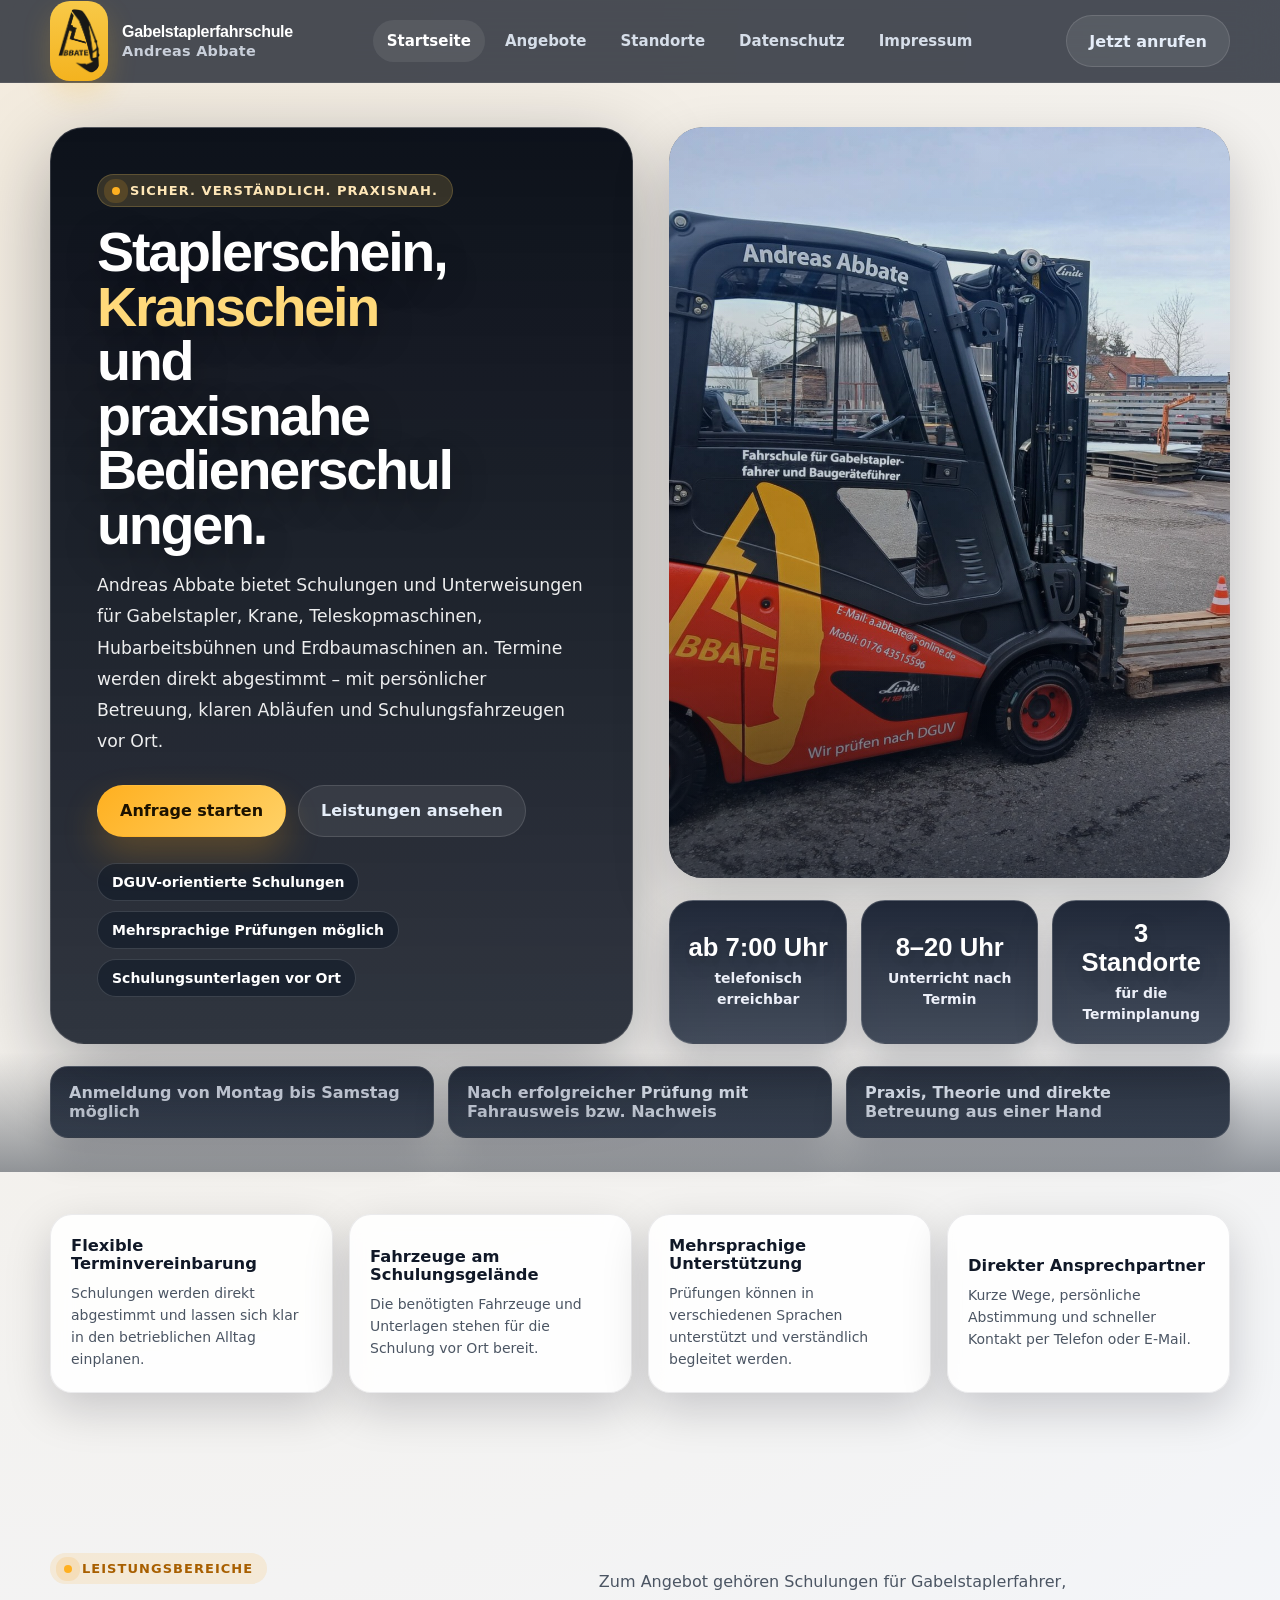
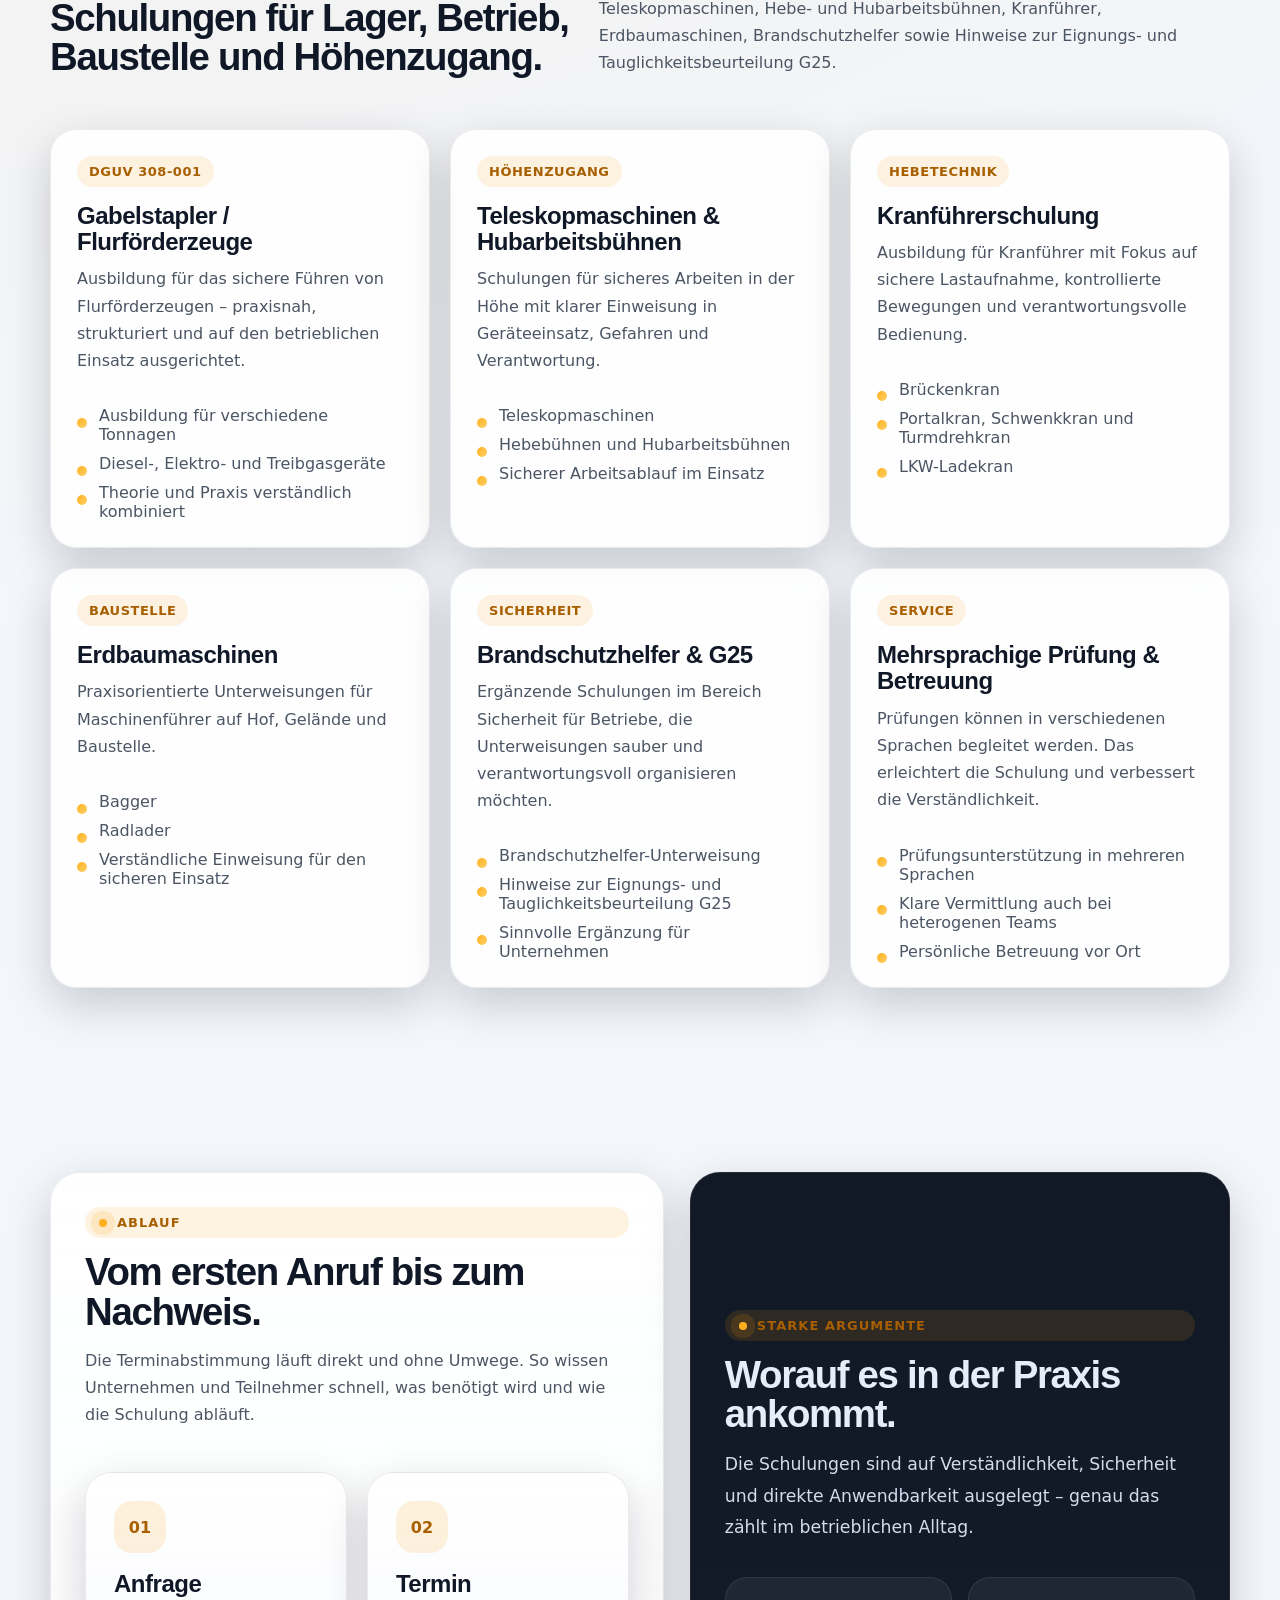
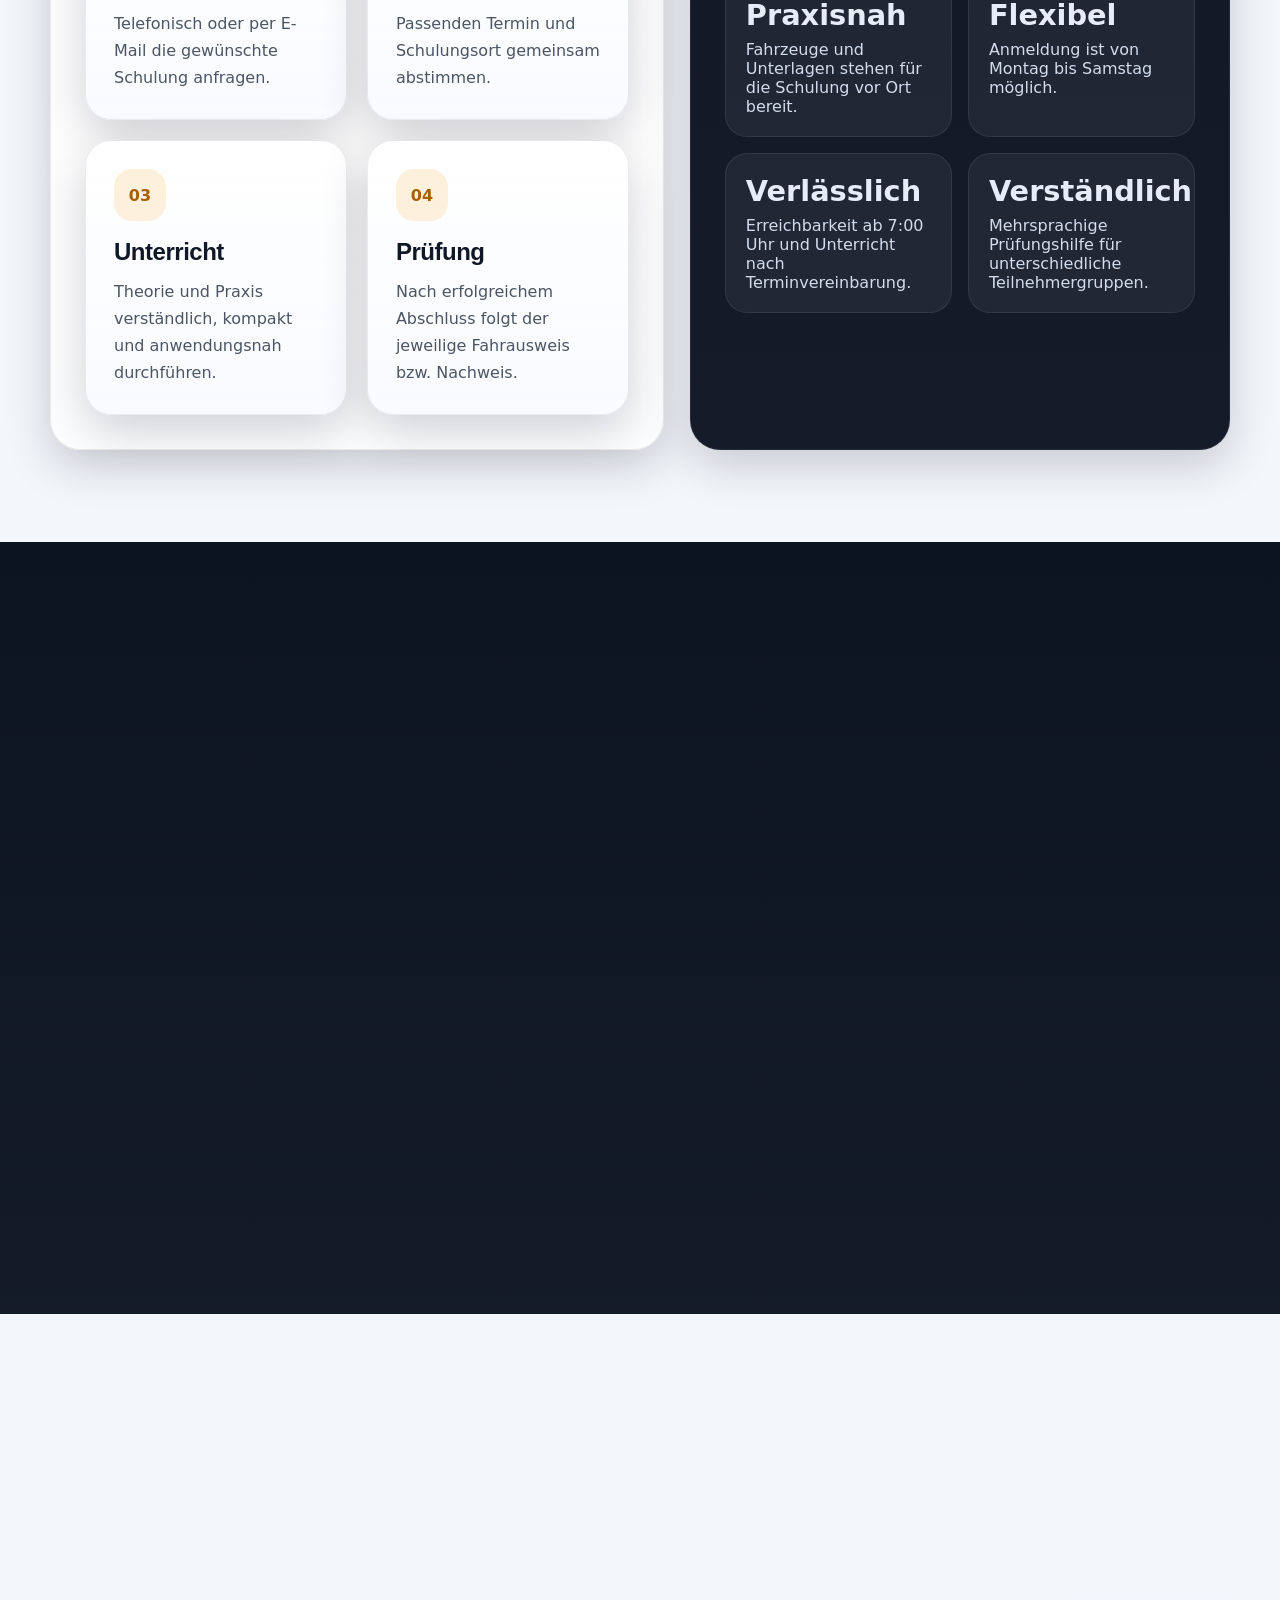
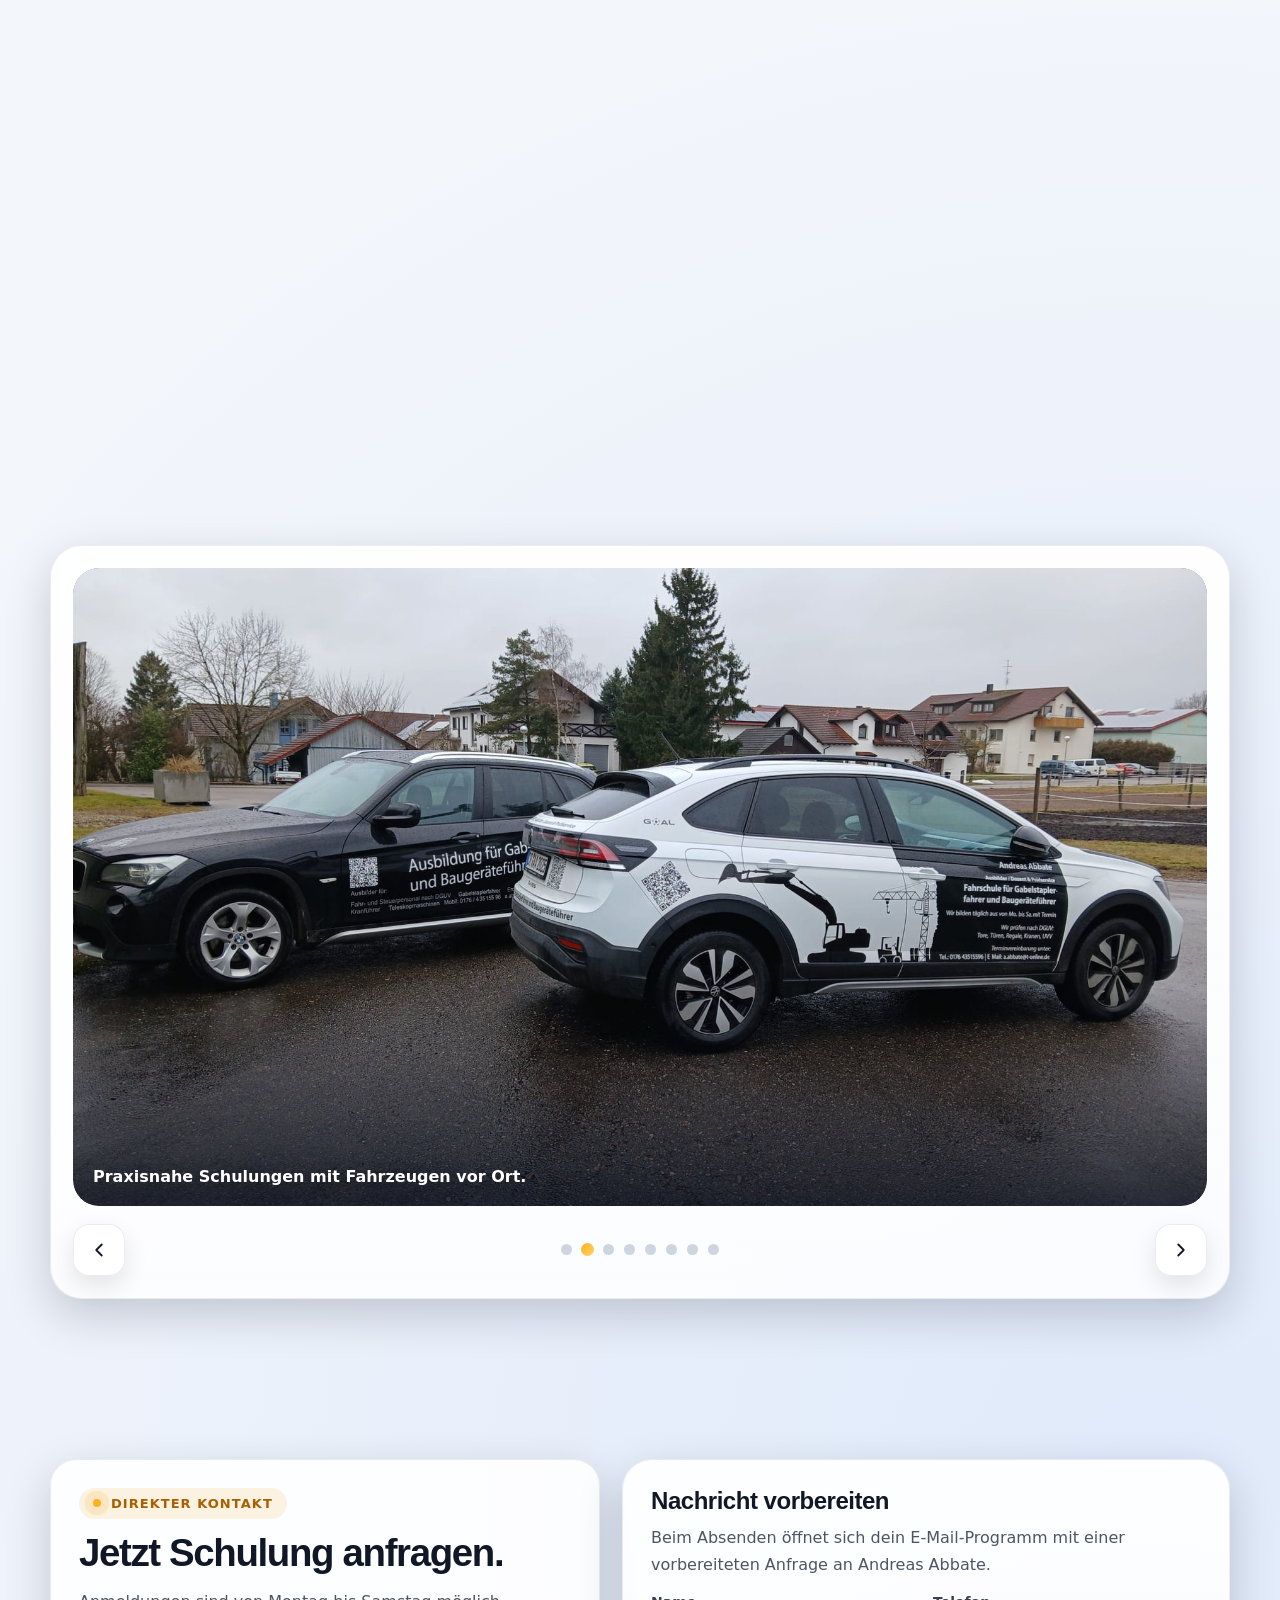
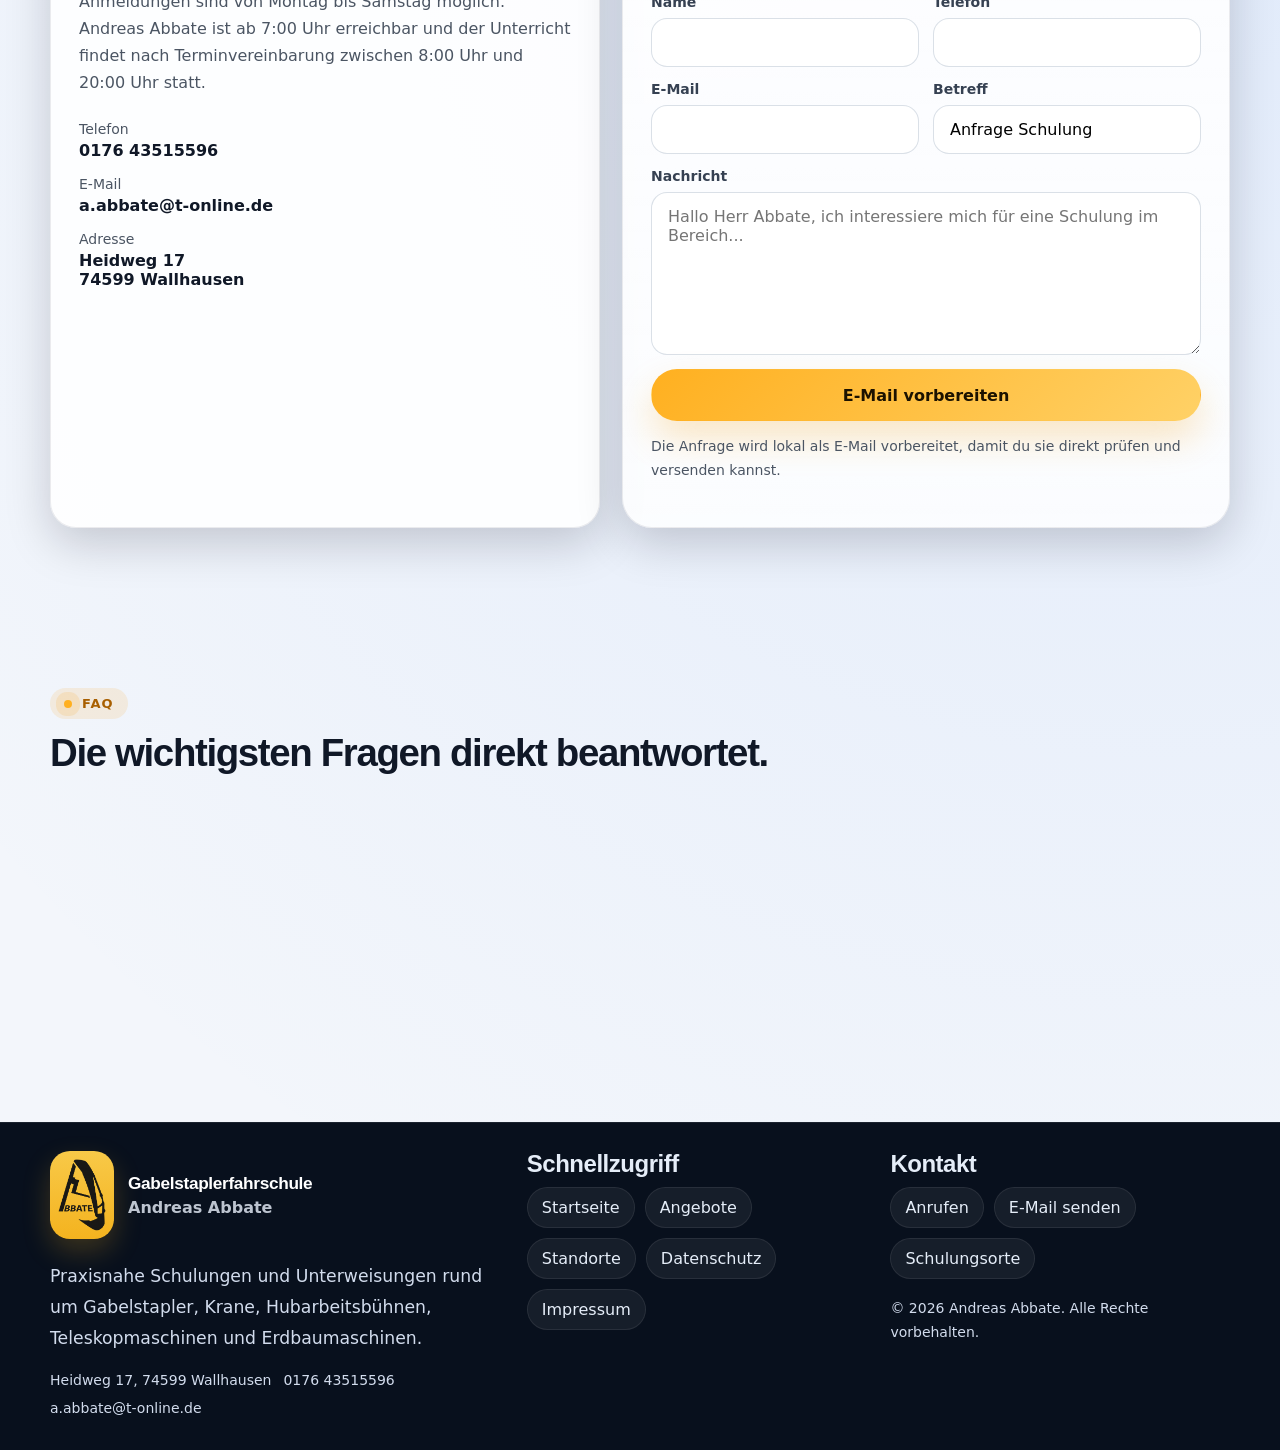
==== commit 850922f0: "Add files via upload" ====
--- a/index.html
+++ b/index.html
@@ -244,7 +244,7 @@
 <span class="eyebrow">Einblicke</span>
 <h2>Schulung, Fuhrpark und Praxis vor Ort.</h2>
 </div>
-<p class="body-copy">Eindrücke aus Schulungen, Praxisübungen und realen Einsatzbereichen.</p>
+<p class="body-copy">Einige Eindrücke aus dem Schulungsalltag. Die Galerie wechselt automatisch alle 2,5 Sekunden und lässt sich auf Wunsch auch per Pfeilen, Punkten oder per Wischbewegung bedienen.</p>
 </div>
 <div class="gallery-slider" data-gallery-slider data-reveal="">
 <div class="gallery-viewport">
--- a/assets/css/styles.css
+++ b/assets/css/styles.css
@@ -1052,6 +1052,20 @@
     margin-left: auto;
     margin-right: auto;
   }
+
+  .section-head {
+    display: grid;
+    grid-template-columns: 1fr;
+    align-items: start;
+    justify-content: start;
+    gap: 14px;
+    margin-bottom: 28px;
+  }
+
+  .section-head p,
+  .section-head .lead {
+    max-width: 100%;
+  }
 }
 
 @media (max-width: 560px) {
@@ -1080,4 +1094,8 @@
   .btn { width: 100%; }
   .btn-row { display: grid; }
   .eyebrow { font-size: 11px; }
-}
+  .section-head {
+    gap: 12px;
+    margin-bottom: 22px;
+  }
+}
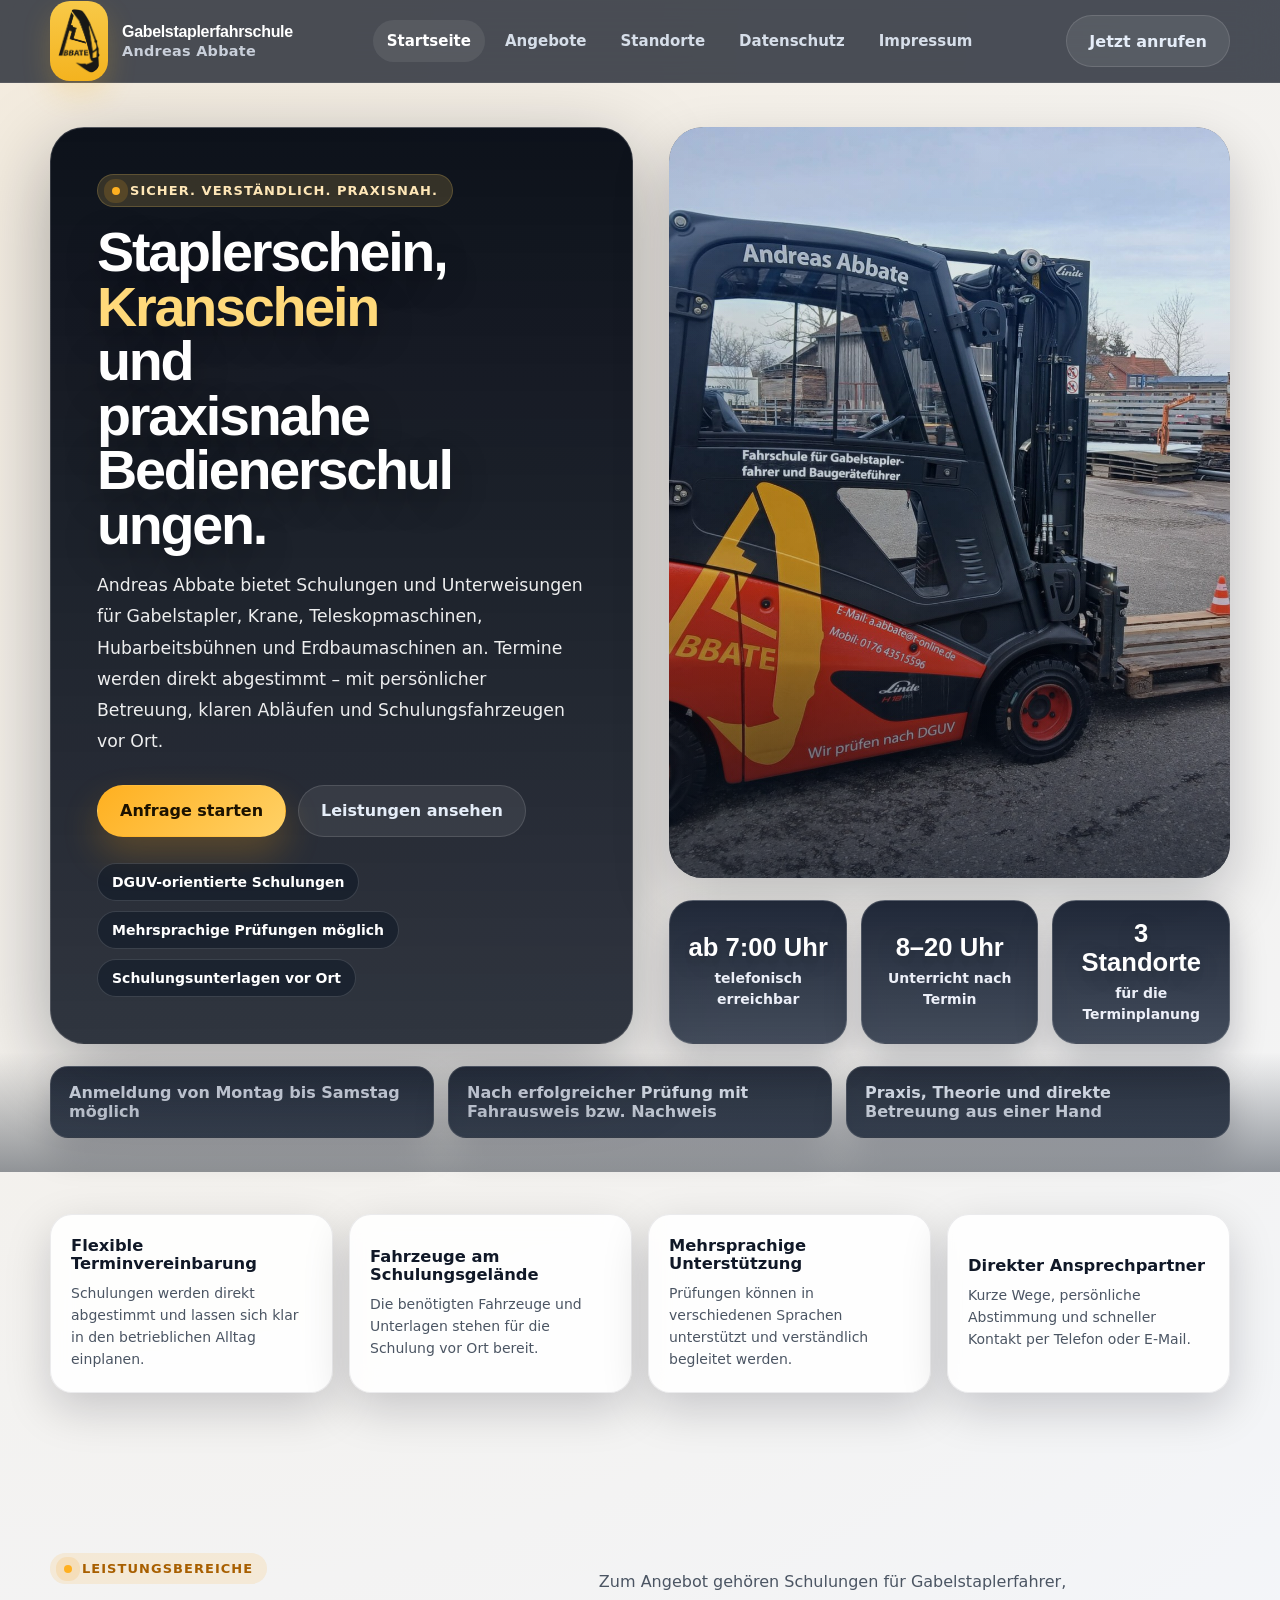
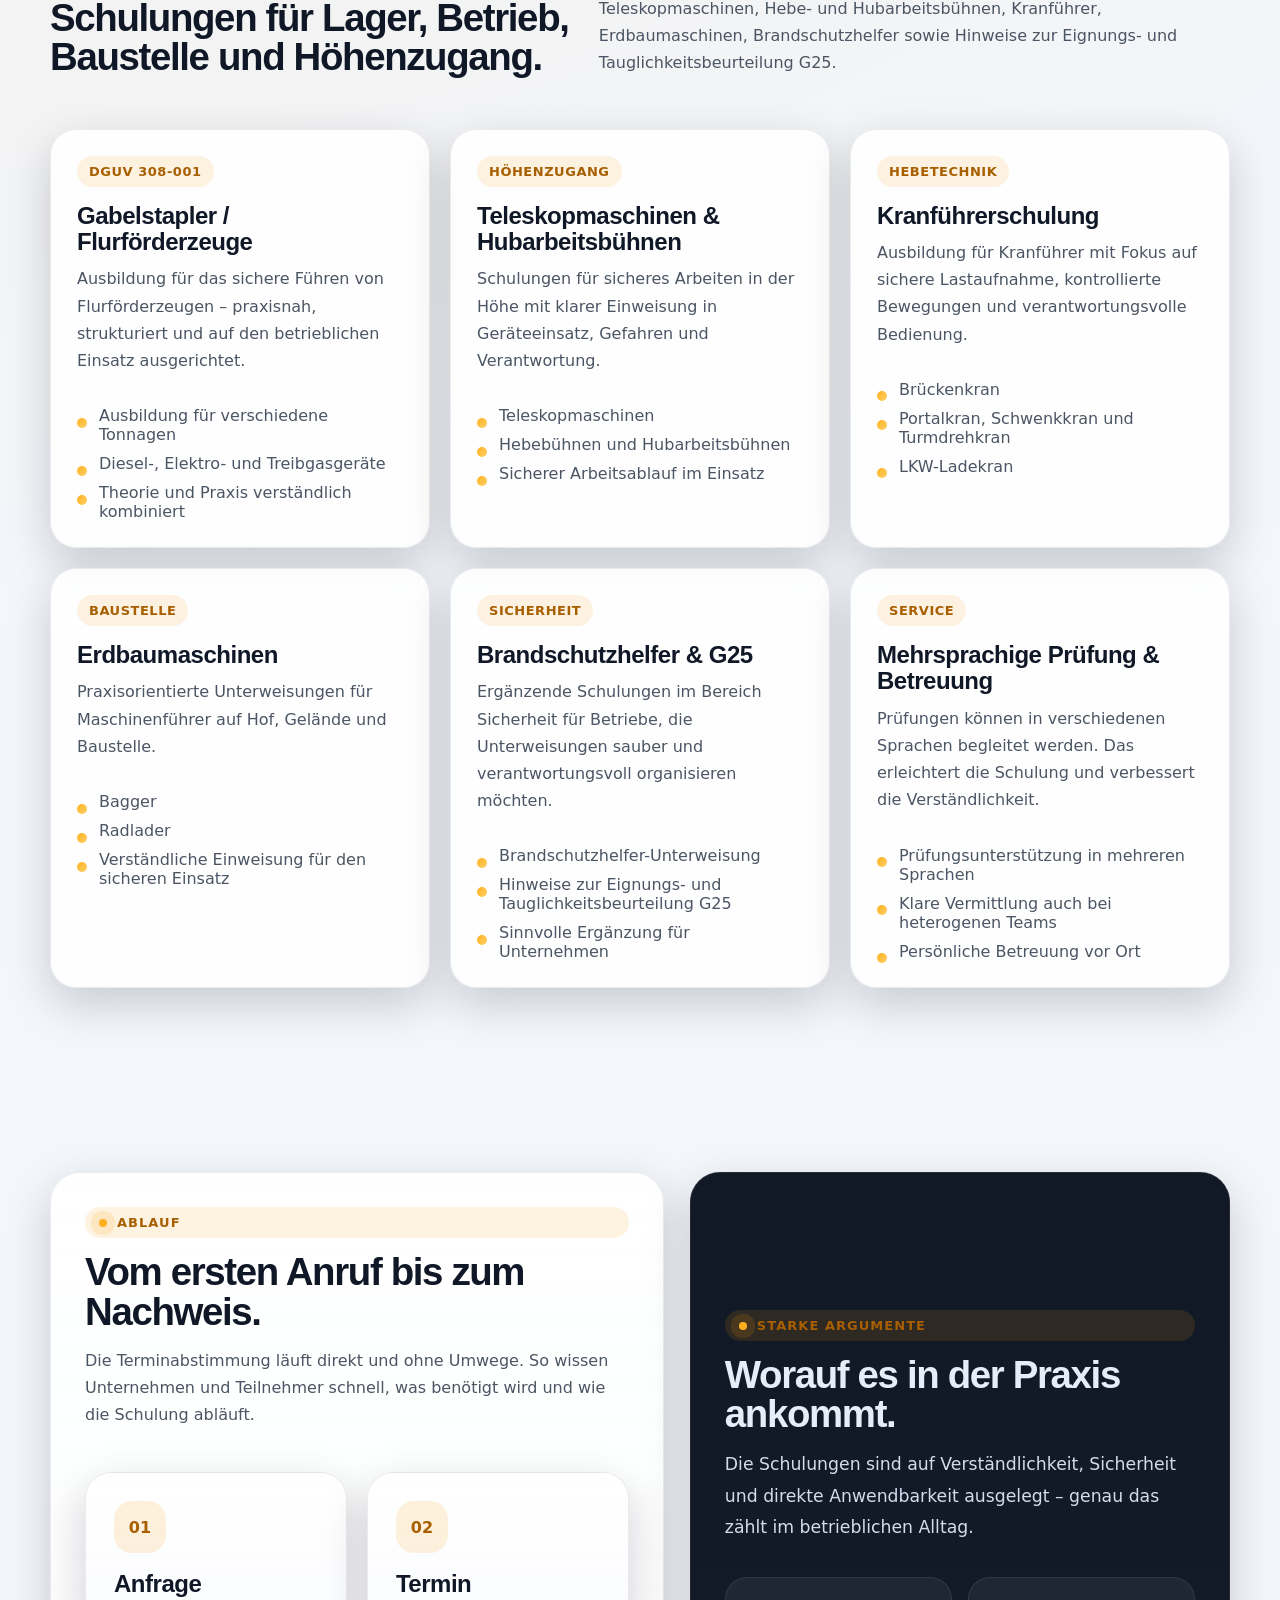
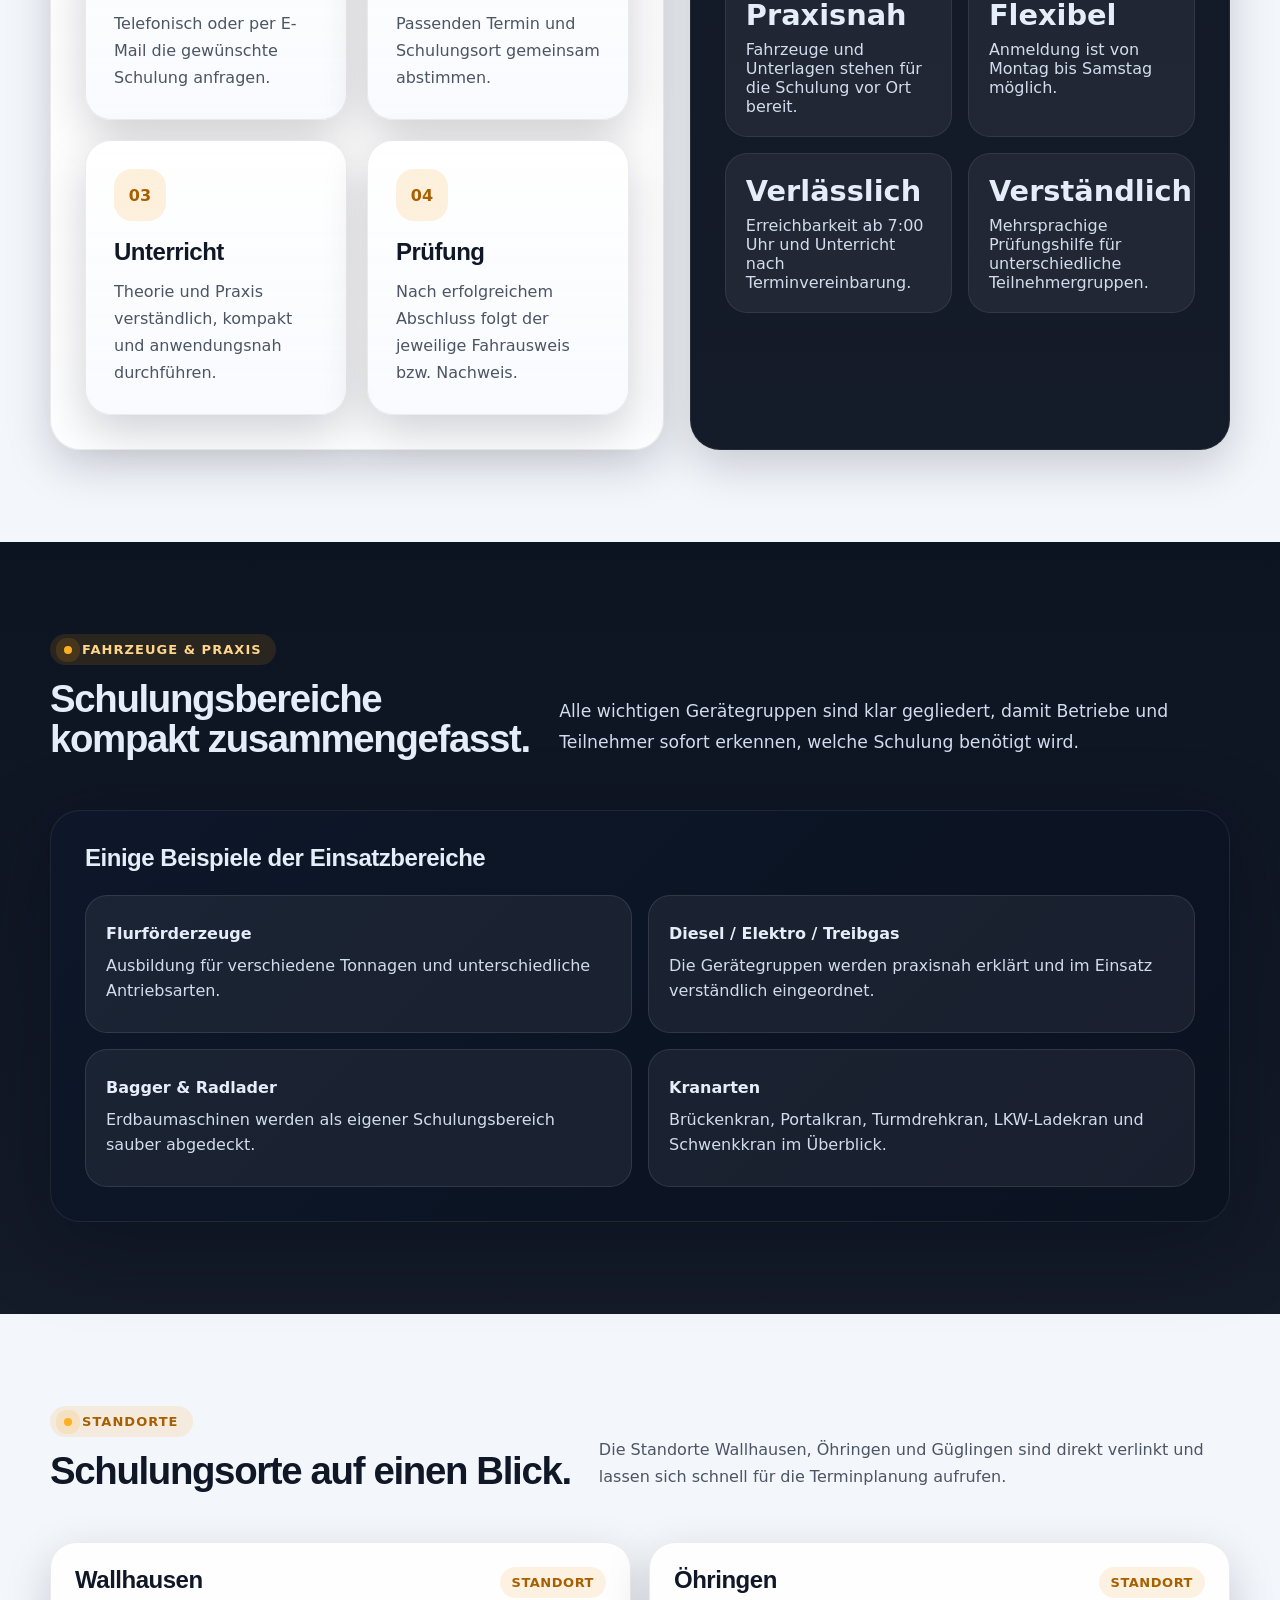
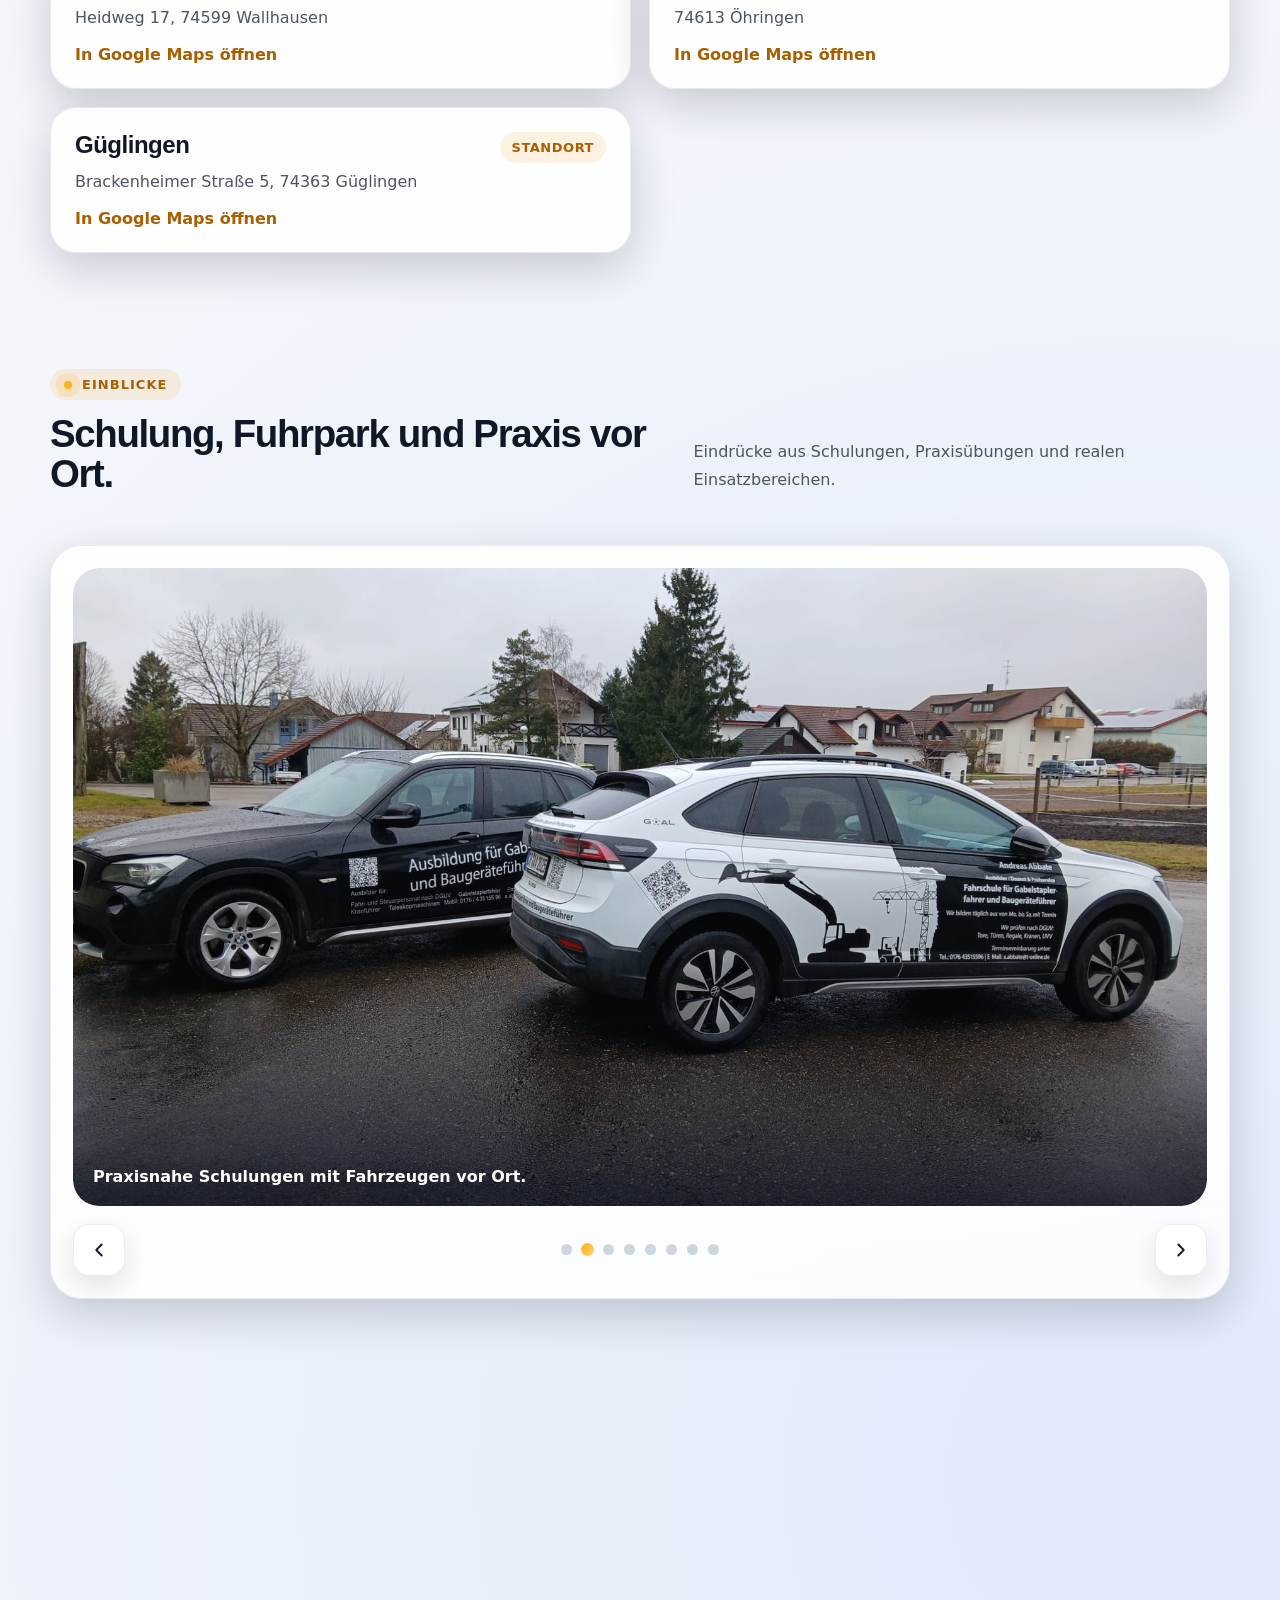
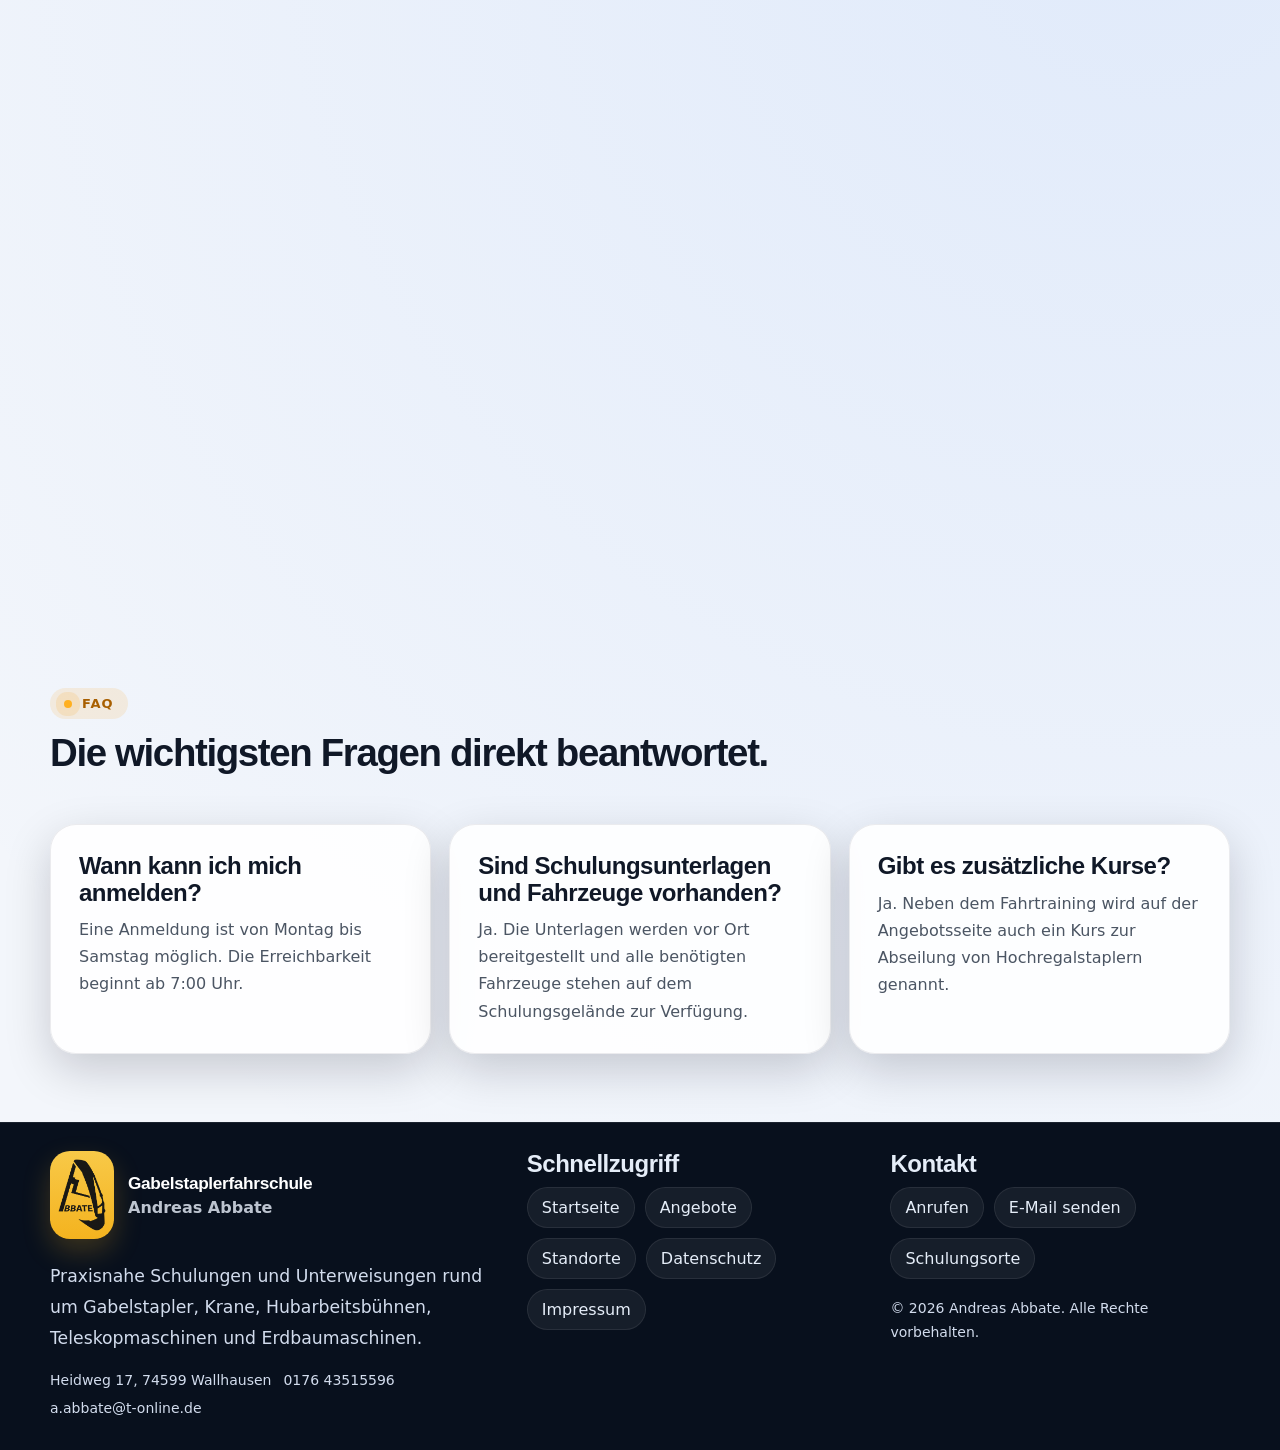
==== commit 9f93c330: "Update index.html" ====
--- a/index.html
+++ b/index.html
@@ -244,7 +244,7 @@
 <span class="eyebrow">Einblicke</span>
 <h2>Schulung, Fuhrpark und Praxis vor Ort.</h2>
 </div>
-<p class="body-copy">Einige Eindrücke aus dem Schulungsalltag. Die Galerie wechselt automatisch alle 2,5 Sekunden und lässt sich auf Wunsch auch per Pfeilen, Punkten oder per Wischbewegung bedienen.</p>
+<p class="body-copy">Eindrücke aus Schulungen, Praxisübungen und realen Einsatzbereichen.</p>
 </div>
 <div class="gallery-slider" data-gallery-slider data-reveal="">
 <div class="gallery-viewport">
